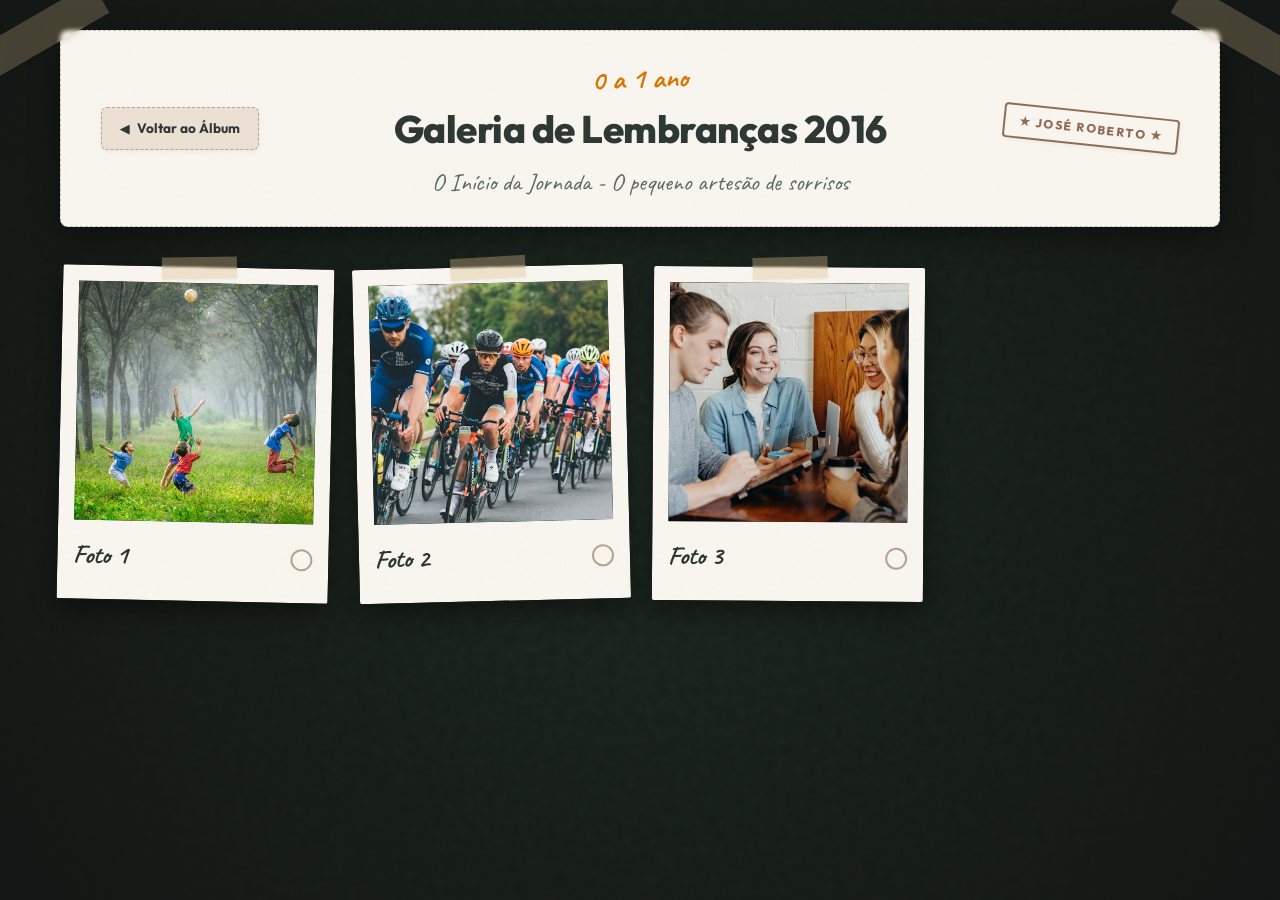
==== gallery.html @ dcf0047d "Initial commit: Scrapbook Album and Photo Gallery" ====
<!DOCTYPE html>
<html lang="pt-BR">
<head>
    <meta charset="UTF-8">
    <meta name="viewport" content="width=device-width, initial-scale=1.0">
    <title>Galeria de Fotos - Diário de Bordo do José Roberto</title>
    
    <!-- Google Fonts: Outfit, Plus Jakarta Sans, Caveat -->
    <link rel="preconnect" href="https://fonts.googleapis.com">
    <link rel="preconnect" href="https://fonts.gstatic.com" crossorigin>
    <link href="https://fonts.googleapis.com/css2?family=Caveat:wght@400..700&family=Outfit:wght@300;400;600;800&family=Plus+Jakarta+Sans:ital,wght@0,300;0,400;0,600;1,400&display=swap" rel="stylesheet">
    
    <link rel="stylesheet" href="styles.css">
</head>
<body class="gallery-page-body">

    <!-- Fitas decorativas de fundo tipo scrapbook -->
    <div class="gallery-decor-tape tape-top-left"></div>
    <div class="gallery-decor-tape tape-top-right"></div>

    <div class="gallery-layout-container">
        
        <!-- Cabeçalho Scrapbook -->
        <header class="gallery-header">
            <div class="gallery-header-left">
                <a href="index.html" id="backLink" class="gallery-back-btn">
                    <span class="back-arrow">◀</span> Voltar ao Álbum
                </a>
            </div>
            
            <div class="gallery-header-center">
                <div class="gallery-title-box">
                    <span class="gallery-vintage-tag" id="ageBadge">0 a 0 anos</span>
                    <h1 class="gallery-main-title">Galeria de Lembranças <span id="galleryYear">2016</span></h1>
                    <p class="gallery-subtitle" id="gallerySubtitle">Lembranças incríveis deste ano especial</p>
                </div>
            </div>
            
            <div class="gallery-header-right">
                <div class="gallery-stamp">★ JOSÉ ROBERTO ★</div>
            </div>
        </header>

        <!-- Área de Conteúdo da Galeria (Mural de Fotos) -->
        <main class="gallery-workspace">
            <div class="gallery-board">
                
                <!-- Feedback de Carregamento -->
                <div id="galleryLoading" class="gallery-state-message">
                    <div class="spinner"></div>
                    <p>Vasculhando o baú de memórias...</p>
                </div>

                <!-- Feedback de Galeria Vazia -->
                <div id="galleryEmpty" class="gallery-state-message" style="display: none;">
                    <div class="empty-icon">📁📭</div>
                    <h3>Esta galeria está vazia!</h3>
                    <p>Para exibir suas fotos aqui, coloque os arquivos de imagem dentro da pasta:</p>
                    <code class="folder-path" id="folderPathDisplay">photos/2016/</code>
                    <p class="empty-tips">Nomeie os arquivos sequencialmente como: <strong>1.jpg</strong>, <strong>2.jpg</strong>, <strong>3.png</strong>, etc.</p>
                </div>

                <!-- Grade de Fotos Polaroid -->
                <div id="galleryGrid" class="gallery-grid" style="display: none;">
                    <!-- Preenchido via Javascript -->
                </div>

            </div>
        </main>
    </div>

    <!-- Barra de Ações Flutuante (Seleção de Fotos) -->
    <div id="actionBar" class="gallery-action-bar" style="display: none;">
        <div class="action-bar-content">
            <div class="action-bar-left">
                <span class="selection-count">
                    📍 <strong id="selectedCount">0</strong> fotos selecionadas
                </span>
            </div>
            <div class="action-bar-right">
                <button id="copyNamesBtn" class="gallery-action-btn copy-btn" title="Copiar lista de nomes das imagens selecionadas">
                    📋 Copiar Nomes das Selecionadas
                </button>
                <button id="clearSelectionBtn" class="gallery-action-btn clear-btn">
                    🗑️ Limpar Seleção
                </button>
            </div>
        </div>
    </div>

    <!-- Lightbox Modal (Visualizador de Fotos Ampliadas) -->
    <div id="lightbox" class="gallery-lightbox">
        <div class="lightbox-backdrop" id="lightboxBackdrop"></div>
        
        <button class="lightbox-close" id="lightboxClose" title="Fechar Visualizador">&times;</button>
        
        <button class="lightbox-nav nav-prev" id="lightboxPrev" title="Foto Anterior">&#10094;</button>
        <button class="lightbox-nav nav-next" id="lightboxNext" title="Próxima Foto">&#10095;</button>

        <div class="lightbox-content">
            <div class="lightbox-polaroid">
                <div class="lightbox-image-container">
                    <img id="lightboxImg" src="" alt="Imagem Ampliada">
                </div>
                <div class="lightbox-footer">
                    <span class="lightbox-caption" id="lightboxCaption">Foto 1</span>
                    <span class="lightbox-counter" id="lightboxCounter">1 de X</span>
                </div>
            </div>
            
            <!-- Controle de Seleção no Lightbox -->
            <button id="lightboxSelectBtn" class="lightbox-select-btn">
                <span class="select-icon">🤍</span> <span class="select-text">Selecionar Foto</span>
            </button>
        </div>
    </div>

    <!-- Scripts de Lógica da Galeria -->
    <script>
        document.addEventListener("DOMContentLoaded", () => {
            // 1. Extrai o ano dos parâmetros da URL
            const urlParams = new URLSearchParams(window.location.search);
            const year = parseInt(urlParams.get("year")) || 2016;
            
            // Valida ano (entre 2016 e 2025)
            const validYear = Math.max(2016, Math.min(2025, year));
            const yearIndex = validYear - 2015; // 2016 -> 1, 2017 -> 2...

            // Elementos DOM
            const galleryYearEl = document.getElementById("galleryYear");
            const ageBadgeEl = document.getElementById("ageBadge");
            const gallerySubtitleEl = document.getElementById("gallerySubtitle");
            const backLinkEl = document.getElementById("backLink");
            const folderPathDisplayEl = document.getElementById("folderPathDisplay");
            const galleryLoadingEl = document.getElementById("galleryLoading");
            const galleryEmptyEl = document.getElementById("galleryEmpty");
            const galleryGridEl = document.getElementById("galleryGrid");
            
            const actionBarEl = document.getElementById("actionBar");
            const selectedCountEl = document.getElementById("selectedCount");
            const copyNamesBtn = document.getElementById("copyNamesBtn");
            const clearSelectionBtn = document.getElementById("clearSelectionBtn");

            const lightboxEl = document.getElementById("lightbox");
            const lightboxImgEl = document.getElementById("lightboxImg");
            const lightboxCaptionEl = document.getElementById("lightboxCaption");
            const lightboxCounterEl = document.getElementById("lightboxCounter");
            const lightboxSelectBtn = document.getElementById("lightboxSelectBtn");
            const lightboxCloseBtn = document.getElementById("lightboxClose");
            const lightboxBackdropEl = document.getElementById("lightboxBackdrop");
            const lightboxPrevBtn = document.getElementById("lightboxPrev");
            const lightboxNextBtn = document.getElementById("lightboxNext");

            // Configurar Cabeçalho e Metadados
            galleryYearEl.textContent = validYear;
            backLinkEl.href = `index.html#wrapper-page-year-${yearIndex}`;
            folderPathDisplayEl.textContent = `photos/${validYear}/`;

            // Mapeamento de idades e histórias da capa
            const yearMetadata = {
                2016: { age: "0 a 1 ano", desc: "O Início da Jornada - O pequeno artesão de sorrisos" },
                2017: { age: "1 a 2 anos", desc: "Primeiros Passos e Rodinhas - Aventuras no quintal" },
                2018: { age: "2 a 3 anos", desc: "Chutes Iniciais - O nascimento do pequeno craque" },
                2019: { age: "3 a 4 anos", desc: "O Menino Criativo - Construindo sonhos e blocos" },
                2020: { age: "4 a 5 anos", desc: "O Primeiro Cavalo - O pequeno e destemido cowboy" },
                2021: { age: "5 a 6 anos", desc: "Duas Rodas Sem Rodinhas - Grande salto para a liberdade" },
                2022: { age: "6 a 7 anos", desc: "O Estádio e a Emoção - O amor pelo futebol gigante" },
                2023: { age: "7 a 8 anos", desc: "Acelerando a Imaginação - Sonhando com o asfalto" },
                2024: { age: "8 a 9 anos", desc: "O Grande Inventor - Mãos à obra e engenhos de papelão" },
                2025: { age: "9 a 10 anos", desc: "Celebrando uma Década - Dez anos de aventuras incríveis" }
            };

            const meta = yearMetadata[validYear] || { age: "10 Anos", desc: "Álbum de Aventuras" };
            ageBadgeEl.textContent = meta.age;
            gallerySubtitleEl.textContent = meta.desc;

            // Chave do localStorage para salvar as fotos selecionadas deste ano
            const storageKey = `selected_photos_${validYear}`;
            let selectedPhotos = JSON.parse(localStorage.getItem(storageKey)) || [];

            // Estado da galeria
            let loadedImages = []; // Array de strings com caminhos das imagens
            let activeLightboxIndex = 0;

            // ==========================================================================
            // 2. SISTEMA DE VERIFICAÇÃO DE IMAGEM DYNAMIC (CLIENT-SIDE ERROR HANDLERS)
            // ==========================================================================
            
            function checkImageExists(url) {
                return new Promise((resolve) => {
                    const img = new Image();
                    img.onload = () => resolve(true);
                    img.onerror = () => resolve(false);
                    img.src = url;
                });
            }

            async function scanAndLoadPhotos() {
                const extensions = ["jpg", "jpeg", "png", "webp", "JPG", "JPEG", "PNG", "WEBP"];
                let index = 1;
                let foundAny = false;
                
                // Procuramos até 60 fotos (um limite seguro)
                while (index <= 60) {
                    let foundForIndex = false;
                    let matchedUrl = "";
                    
                    // Testa cada extensão sequencialmente
                    for (const ext of extensions) {
                        const testUrl = `photos/${validYear}/${index}.${ext}`;
                        const exists = await checkImageExists(testUrl);
                        if (exists) {
                            matchedUrl = testUrl;
                            foundForIndex = true;
                            break;
                        }
                    }
                    
                    if (!foundForIndex) {
                        // Não há mais fotos sequenciais para este ano, encerra a busca
                        break;
                    }
                    
                    // Armazena a imagem encontrada
                    loadedImages.push(matchedUrl);
                    addPhotoToGrid(matchedUrl, index);
                    foundAny = true;
                    index++;
                }

                // Ocultar carregando
                galleryLoadingEl.style.display = "none";
                
                if (foundAny) {
                    galleryGridEl.style.display = "grid";
                    updateSelectionUI();
                } else {
                    galleryEmptyEl.style.display = "block";
                }
            }

            // ==========================================================================
            // 3. CONSTRUTOR DE CARD POLAROID NO GRID
            // ==========================================================================
            
            function addPhotoToGrid(url, index) {
                const filename = url.substring(url.lastIndexOf("/") + 1);
                const isSelected = selectedPhotos.includes(filename);
                
                // Sorteia uma leve rotação para dar um clima real de Scrapbook/Mural
                const rotation = (Math.random() * 6 - 3).toFixed(1);
                
                const card = document.createElement("div");
                card.className = `gallery-polaroid-card ${isSelected ? "selected" : ""}`;
                card.style.transform = `rotate(${rotation}deg)`;
                card.setAttribute("data-filename", filename);
                card.setAttribute("data-index", index - 1);
                
                card.innerHTML = `
                    <div class="gallery-tape"></div>
                    <div class="gallery-photo-container">
                        <img src="${url}" alt="Foto ${index}" loading="lazy">
                        <div class="gallery-select-badge">❤️</div>
                    </div>
                    <div class="gallery-polaroid-footer">
                        <span class="gallery-photo-caption">Foto ${index}</span>
                        <div class="gallery-card-checkbox" title="Selecionar Memória">
                            <input type="checkbox" ${isSelected ? "checked" : ""} class="card-checkbox">
                        </div>
                    </div>
                `;

                // Evento 1: Clique na foto ou caption (abre Lightbox)
                const imgContainer = card.querySelector(".gallery-photo-container");
                const caption = card.querySelector(".gallery-photo-caption");
                
                [imgContainer, caption].forEach(el => {
                    el.addEventListener("click", (e) => {
                        // Ignora se o clique for na badge
                        if (e.target.classList.contains("gallery-select-badge")) return;
                        
                        activeLightboxIndex = index - 1;
                        openLightbox();
                    });
                });

                // Evento 2: Clique no checkbox para seleção
                const checkbox = card.querySelector(".card-checkbox");
                checkbox.addEventListener("change", (e) => {
                    togglePhotoSelection(filename);
                });
                
                // Evento 3: Clique no coração da badge para desmarcar
                const badge = card.querySelector(".gallery-select-badge");
                badge.addEventListener("click", () => {
                    togglePhotoSelection(filename);
                });

                galleryGridEl.appendChild(card);
            }

            // ==========================================================================
            // 4. LÓGICA DE SELEÇÃO E PERSISTÊNCIA
            // ==========================================================================
            
            function togglePhotoSelection(filename) {
                const idx = selectedPhotos.indexOf(filename);
                if (idx > -1) {
                    selectedPhotos.splice(idx, 1);
                } else {
                    selectedPhotos.push(filename);
                }
                
                // Persiste
                localStorage.setItem(storageKey, JSON.stringify(selectedPhotos));
                
                // Atualiza a visualização do card correspondente
                const card = document.querySelector(`.gallery-polaroid-card[data-filename="${filename}"]`);
                if (card) {
                    const isSelected = selectedPhotos.includes(filename);
                    const checkbox = card.querySelector(".card-checkbox");
                    
                    if (isSelected) {
                        card.classList.add("selected");
                        checkbox.checked = true;
                    } else {
                        card.classList.remove("selected");
                        checkbox.checked = false;
                    }
                }
                
                updateSelectionUI();
                updateLightboxSelectButtonState();
            }

            function updateSelectionUI() {
                const totalSelected = selectedPhotos.length;
                selectedCountEl.textContent = totalSelected;
                
                if (totalSelected > 0) {
                    actionBarEl.style.display = "block";
                } else {
                    actionBarEl.style.display = "none";
                }
            }

            // Botão de Limpar Seleção
            clearSelectionBtn.addEventListener("click", () => {
                selectedPhotos = [];
                localStorage.setItem(storageKey, JSON.stringify(selectedPhotos));
                
                // Reseta todos os cards no DOM
                const cards = document.querySelectorAll(".gallery-polaroid-card");
                cards.forEach(card => {
                    card.classList.remove("selected");
                    card.querySelector(".card-checkbox").checked = false;
                });
                
                updateSelectionUI();
                updateLightboxSelectButtonState();
            });

            // Botão de Copiar Nomes
            copyNamesBtn.addEventListener("click", () => {
                if (selectedPhotos.length === 0) return;
                
                // Ordena os arquivos numericamente para facilitar
                const sorted = [...selectedPhotos].sort((a, b) => {
                    const numA = parseInt(a) || 0;
                    const numB = parseInt(b) || 0;
                    return numA - numB;
                });
                
                const namesText = sorted.join(", ");
                
                navigator.clipboard.writeText(namesText).then(() => {
                    const originalText = copyNamesBtn.textContent;
                    copyNamesBtn.textContent = "✓ Copiado com Sucesso!";
                    copyNamesBtn.style.backgroundColor = "var(--accent-green)";
                    
                    setTimeout(() => {
                        copyNamesBtn.textContent = originalText;
                        copyNamesBtn.style.backgroundColor = "";
                    }, 2000);
                }).catch(err => {
                    alert("Erro ao copiar: " + err);
                });
            });

            // ==========================================================================
            // 5. INTERATIVIDADE DO LIGHTBOX
            // ==========================================================================
            
            function openLightbox() {
                updateLightboxContent();
                lightboxEl.classList.add("active");
                document.body.style.overflow = "hidden"; // Desativa scroll da página
            }

            function closeLightbox() {
                lightboxEl.classList.remove("active");
                document.body.style.overflow = ""; // Reativa scroll
            }

            function updateLightboxContent() {
                const imgUrl = loadedImages[activeLightboxIndex];
                if (!imgUrl) return;
                
                const filename = imgUrl.substring(imgUrl.lastIndexOf("/") + 1);
                
                lightboxImgEl.src = imgUrl;
                lightboxCaptionEl.textContent = `Foto ${activeLightboxIndex + 1} (${filename})`;
                lightboxCounterEl.textContent = `${activeLightboxIndex + 1} de ${loadedImages.length}`;
                
                updateLightboxSelectButtonState();
            }

            function updateLightboxSelectButtonState() {
                if (loadedImages.length === 0) return;
                const imgUrl = loadedImages[activeLightboxIndex];
                const filename = imgUrl.substring(imgUrl.lastIndexOf("/") + 1);
                const isSelected = selectedPhotos.includes(filename);
                
                if (isSelected) {
                    lightboxSelectBtn.classList.add("selected");
                    lightboxSelectBtn.querySelector(".select-icon").textContent = "❤️";
                    lightboxSelectBtn.querySelector(".select-text").textContent = "Foto Selecionada";
                } else {
                    lightboxSelectBtn.classList.remove("selected");
                    lightboxSelectBtn.querySelector(".select-icon").textContent = "🤍";
                    lightboxSelectBtn.querySelector(".select-text").textContent = "Selecionar Foto";
                }
            }

            // Alternar seleção de dentro do Lightbox
            lightboxSelectBtn.addEventListener("click", () => {
                const imgUrl = loadedImages[activeLightboxIndex];
                const filename = imgUrl.substring(imgUrl.lastIndexOf("/") + 1);
                togglePhotoSelection(filename);
            });

            // Navegação no Lightbox
            function showNextPhoto() {
                if (loadedImages.length <= 1) return;
                activeLightboxIndex = (activeLightboxIndex + 1) % loadedImages.length;
                updateLightboxContent();
            }

            function showPrevPhoto() {
                if (loadedImages.length <= 1) return;
                activeLightboxIndex = (activeLightboxIndex - 1 + loadedImages.length) % loadedImages.length;
                updateLightboxContent();
            }

            lightboxNextBtn.addEventListener("click", showNextPhoto);
            lightboxPrevBtn.addEventListener("click", showPrevPhoto);
            lightboxCloseBtn.addEventListener("click", closeLightbox);
            lightboxBackdropEl.addEventListener("click", closeLightbox);

            // Atalhos de teclado no Lightbox
            document.addEventListener("keydown", (e) => {
                if (!lightboxEl.classList.contains("active")) return;
                
                if (e.key === "Escape") {
                    closeLightbox();
                } else if (e.key === "ArrowRight") {
                    showNextPhoto();
                } else if (e.key === "ArrowLeft") {
                    showPrevPhoto();
                } else if (e.key === " " || e.key === "Enter") {
                    e.preventDefault();
                    lightboxSelectBtn.click();
                }
            });

            // ==========================================================================
            // 6. INICIALIZAÇÃO
            // ==========================================================================
            
            scanAndLoadPhotos();
        });
    </script>
</body>
</html>
---- styles.css ----
/* ==========================================================================
   SISTEMA DE DESIGN: DIÁRIO DE AVENTURAS (SCRAPBOOK PREMIUM)
   ========================================================================== */

:root {
    /* Paleta de Cores: Aventura, Natureza e Artesanato */
    --bg-web: #1e2522; /* Fundo escuro e imersivo online */
    --bg-paper: #f9f6f0; /* Tom de papel envelhecido/artesanal */
    --text-main: #2b3531; /* Verde/cinza quase preto para textos */
    --text-light: #5a6661;
    --accent-green: #3d6a45; /* Verde floresta/esporte */
    --accent-orange: #d97706; /* Laranja queimado/aventura */
    --accent-blue: #2563eb; /* Azul futebol/liberdade */
    --accent-red: #dc2626; /* Vermelho detalhe */
    --border-dashed: #c2bbb0;
    --tape-color: rgba(220, 190, 140, 0.4);
    
    /* Fontes */
    --font-title: 'Outfit', sans-serif;
    --font-text: 'Plus Jakarta Sans', sans-serif;
    --font-handwritten: 'Caveat', cursive;
}

* {
    margin: 0;
    padding: 0;
    box-sizing: border-box;
}

body {
    background-color: var(--bg-web);
    color: var(--text-main);
    font-family: var(--font-text);
    overflow-x: hidden;
    line-height: 1.6;
}

/* ==========================================================================
   CONTAINER DO ÁLBUM (LAYOUT LEITOR DE PDF PREMIUM)
   ========================================================================== */

/* Barra de Ferramentas Estilo Leitor de PDF */
.pdf-toolbar {
    height: 55px;
    background-color: #323639;
    border-bottom: 1px solid rgba(0, 0, 0, 0.3);
    display: flex;
    justify-content: space-between;
    align-items: center;
    padding: 0 20px;
    z-index: 1000;
    color: #f1f1f1;
    font-family: var(--font-title);
    box-shadow: 0 2px 10px rgba(0, 0, 0, 0.3);
    position: relative;
    user-select: none;
}

.pdf-toolbar-left, 
.pdf-toolbar-center, 
.pdf-toolbar-right {
    display: flex;
    align-items: center;
    gap: 12px;
}

.pdf-toolbar-center {
    position: absolute;
    left: 50%;
    transform: translateX(-50%);
    gap: 15px;
}

/* Botões do Leitor de PDF */
.pdf-btn {
    padding: 8px 14px;
    background-color: rgba(255, 255, 255, 0.08);
    border: 1px solid rgba(255, 255, 255, 0.12);
    border-radius: 6px;
    color: #f1f1f1;
    font-family: var(--font-title);
    font-weight: 600;
    font-size: 0.85rem;
    cursor: pointer;
    display: flex;
    align-items: center;
    gap: 6px;
    transition: all 0.2s cubic-bezier(0.4, 0, 0.2, 1);
}

.pdf-btn:hover {
    background-color: rgba(255, 255, 255, 0.15);
    border-color: rgba(255, 255, 255, 0.25);
    transform: translateY(-1px);
}

.pdf-btn:active {
    transform: translateY(0);
}

.pdf-btn-primary {
    background-color: var(--accent-green);
    border-color: transparent;
    box-shadow: 0 2px 8px rgba(61, 106, 69, 0.3);
}

.pdf-btn-primary:hover {
    background-color: #315537;
    border-color: transparent;
    box-shadow: 0 4px 12px rgba(61, 106, 69, 0.4);
}

/* Navegação de Página */
.pdf-page-nav {
    display: flex;
    align-items: center;
    gap: 8px;
    background-color: rgba(0, 0, 0, 0.25);
    padding: 4px 10px;
    border-radius: 6px;
    border: 1px solid rgba(255, 255, 255, 0.05);
}

.pdf-nav-btn {
    background: transparent;
    border: none;
    color: #ccc;
    font-size: 0.8rem;
    cursor: pointer;
    width: 24px;
    height: 24px;
    display: flex;
    align-items: center;
    justify-content: center;
    border-radius: 4px;
    transition: all 0.2s;
}

.pdf-nav-btn:hover {
    background-color: rgba(255, 255, 255, 0.1);
    color: #fff;
}

.pdf-page-indicator {
    font-size: 0.85rem;
    font-weight: 500;
    min-width: 75px;
    text-align: center;
}

/* Controles de Zoom */
.pdf-zoom-btn {
    background-color: rgba(255, 255, 255, 0.08);
    border: none;
    color: #fff;
    width: 28px;
    height: 28px;
    border-radius: 6px;
    cursor: pointer;
    display: flex;
    align-items: center;
    justify-content: center;
    font-size: 0.85rem;
    transition: all 0.2s;
}

.pdf-zoom-btn:hover {
    background-color: rgba(255, 255, 255, 0.15);
}

.pdf-zoom-value {
    font-size: 0.9rem;
    font-weight: 600;
    min-width: 50px;
    text-align: center;
}

.pdf-zoom-presets {
    display: flex;
    gap: 8px;
    border-left: 1px solid rgba(255, 255, 255, 0.15);
    padding-left: 15px;
}

/* Espaço de Trabalho do PDF (Dividido em Sidebar e Viewer) */
.pdf-workspace {
    display: flex;
    height: calc(100vh - 55px);
    width: 100vw;
    overflow: hidden;
    position: relative;
    background-color: #202124;
}

/* ==========================================================================
   INTERATIVIDADE: TIMELINE LATERAL DE BOLINHAS (WEB)
   ========================================================================== */

.timeline-nav {
    position: fixed;
    right: 40px;
    top: 50%;
    transform: translateY(-50%);
    z-index: 1000;
    display: flex;
    height: 420px; /* Espaço para as 12 páginas */
    align-items: center;
    user-select: none;
}

.timeline-line {
    position: absolute;
    right: 7px;
    top: 0;
    bottom: 0;
    width: 2px;
    background: rgba(255, 255, 255, 0.15);
}

.timeline-dots {
    display: flex;
    flex-direction: column;
    justify-content: space-between;
    height: 100%;
    list-style: none;
    padding: 0;
}

.timeline-dots li {
    position: relative;
    width: 16px;
    height: 16px;
    border-radius: 50%;
    background: rgba(255, 255, 255, 0.3);
    border: 2px solid #202124; /* Corresponde ao fundo cinza escuro */
    cursor: pointer;
    transition: all 0.3s cubic-bezier(0.4, 0, 0.2, 1);
}

.timeline-dots li:hover, .timeline-dots li.active {
    background: var(--accent-orange);
    transform: scale(1.3);
    box-shadow: 0 0 10px var(--accent-orange);
}

.timeline-dots li span {
    position: absolute;
    right: 30px;
    top: 50%;
    transform: translateY(-50%);
    background: rgba(0, 0, 0, 0.85);
    color: #fff;
    padding: 4px 10px;
    border-radius: 4px;
    font-size: 0.75rem;
    font-family: var(--font-title);
    white-space: nowrap;
    opacity: 0;
    visibility: hidden;
    transition: all 0.3s ease;
    pointer-events: none;
}

.timeline-dots li:hover span {
    opacity: 1;
    visibility: visible;
    right: 25px;
}

/* Área do Visualizador de PDF */
.pdf-viewer {
    flex-grow: 1;
    overflow-y: auto;
    height: 100%;
    background-color: #1e1e1e; /* Fundo escuro de alto contraste para o papel */
    padding: 30px 10px;
    display: flex;
    flex-direction: column;
    align-items: center;
    scroll-behavior: smooth;
}

.album-container {
    width: 100%;
    display: flex;
    flex-direction: column;
    align-items: center;
}

/* ==========================================================================
   ESTRUTURA DE CADA PÁGINA (WEB VIEWPORT: PORTRAIT A4 FORMAT COM SCALING)
   ========================================================================== */

/* Wrapper da Página: Controla o tamanho de fluxo em CSS */
.page-wrapper {
    /* Dimensões base do A4 online multiplicadas pelo fator de zoom */
    width: calc(794px * var(--pdf-scale, 1));
    height: calc(1123px * var(--pdf-scale, 1));
    margin-bottom: 40px;
    position: relative;
    display: flex;
    justify-content: center;
    align-items: center;
    transition: width 0.1s ease, height 0.1s ease;
    flex-shrink: 0;
}

/* Cada folha do álbum online: Tamanho estático fixo, redimensionado via CSS transform */
.album-page {
    width: 794px !important;
    height: 1123px !important;
    background-color: var(--bg-paper);
    box-shadow: 0 10px 40px rgba(0, 0, 0, 0.6);
    border-radius: 6px;
    position: absolute !important;
    overflow: hidden;
    padding: 55px 45px;
    display: flex;
    flex-direction: column;
    justify-content: space-between;
    transform: scale(var(--pdf-scale, 1));
    transform-origin: center center;
    transition: none; /* Evita lags durante zoom */
    z-index: 10;
    box-sizing: border-box !important;
}

/* Efeito de papel artesanal */
.album-page::before {
    content: '';
    position: absolute;
    top: 0;
    left: 0;
    right: 0;
    bottom: 0;
    background-image: url('data:image/svg+xml;utf8,<svg viewBox="0 0 100 100" xmlns="http://www.w3.org/2000/svg"><filter id="noise"><feTurbulence type="fractalNoise" baseFrequency="0.8" numOctaves="3" stitchTiles="stitch"/></filter><rect width="100" height="100" filter="url(%23noise)" opacity="0.045"/></svg>');
    pointer-events: none;
    border-radius: 6px;
}

/* Linhas sutis tipo caderno/quadriculado */
.album-page::after {
    content: '';
    position: absolute;
    top: 25px;
    left: 20px;
    right: 20px;
    bottom: 25px;
    border: 1px dashed var(--border-dashed);
    pointer-events: none;
    border-radius: 4px;
    z-index: 1;
}

/* ==========================================================================
   ELEMENTOS DE DECORAÇÃO (SCRAPBOOK STYLE)
   ========================================================================== */

/* Adesivos virtuais */
.sticker {
    position: absolute;
    font-size: 2.2rem;
    width: 55px;
    height: 55px;
    display: flex;
    align-items: center;
    justify-content: center;
    background: #fff;
    border-radius: 50%;
    box-shadow: 0 4px 10px rgba(0,0,0,0.15);
    border: 2px dashed #b5a48c;
    z-index: 5;
    user-select: none;
    transition: transform 0.3s ease;
}

.sticker:hover {
    transform: scale(1.15) rotate(10deg);
}

.soccer-sticker { top: 5%; right: 10%; transform: rotate(12deg); }
.bike-sticker { top: 22%; left: 6%; transform: rotate(-15deg); }
.handcraft-sticker { bottom: 25%; right: 8%; transform: rotate(8deg); }
.horse-sticker { bottom: 8%; left: 10%; transform: rotate(-5deg); }

/* Fitas adesivas decorativas (Washi Tape) */
.tape {
    position: absolute;
    width: 90px;
    height: 25px;
    background-color: var(--tape-color);
    box-shadow: 0 1px 3px rgba(0,0,0,0.1);
    transform: rotate(-12deg);
    z-index: 10;
    backdrop-filter: blur(1px);
}

.tape::after {
    content: '';
    position: absolute;
    top: 0; bottom: 0; left: -5px; right: -5px;
    border-left: 4px dotted var(--bg-paper);
    border-right: 4px dotted var(--bg-paper);
}

.tape-top-left { top: -12px; left: -25px; transform: rotate(-35deg); }
.tape-top-right { top: -12px; right: -25px; transform: rotate(35deg); }

/* Alfinete / Pin */
.pin {
    position: absolute;
    top: -15px;
    left: 50%;
    transform: translateX(-50%);
    width: 14px;
    height: 14px;
    background-color: var(--accent-red);
    border-radius: 50%;
    box-shadow: 0 4px 6px rgba(0,0,0,0.3);
    z-index: 10;
}
.pin::after {
    content: '';
    position: absolute;
    top: 14px;
    left: 6px;
    width: 2px;
    height: 8px;
    background: #ccc;
    box-shadow: 1px 1px 2px rgba(0,0,0,0.2);
}

/* ==========================================================================
   CONTEÚDO DA CAPA
   ========================================================================== */

.cover-page {
    text-align: center;
    padding: 40px 30px;
}

.cover-header {
    margin-bottom: 25px;
}

.tagline {
    font-family: var(--font-title);
    font-weight: 800;
    font-size: 0.85rem;
    letter-spacing: 3px;
    color: var(--accent-orange);
    margin-bottom: 8px;
}

.main-title {
    font-family: var(--font-title);
    font-weight: 800;
    font-size: 2.8rem;
    color: var(--accent-green);
    line-height: 1.1;
    margin-bottom: 8px;
    text-shadow: 1px 1px 0px #fff, 2px 2px 0px #dcd5c9;
}

.sub-title {
    font-family: var(--font-text);
    font-weight: 400;
    font-size: 1.15rem;
    color: var(--text-light);
}

.sub-title strong {
    color: var(--accent-green);
    font-weight: 600;
}

.cover-photo-frame {
    position: relative;
    width: 90%;
    max-width: 280px;
    margin: 0 auto;
    background: #fff;
    padding: 12px 12px 35px;
    box-shadow: 0 8px 25px rgba(0,0,0,0.15);
    border-radius: 4px;
    transform: rotate(-2deg);
    transition: transform 0.4s ease;
    z-index: 2;
}

.cover-photo-frame:hover {
    transform: rotate(1deg) scale(1.03);
}

.cover-photo {
    width: 100%;
    height: 220px;
    object-fit: cover;
    border-radius: 2px;
    border: 1px solid #eee;
}

.cover-footer {
    margin-top: 25px;
}

.handwritten {
    font-family: var(--font-handwritten);
    font-size: 1.8rem;
    color: var(--accent-green);
    margin-bottom: 12px;
    line-height: 1.2;
}

.meta-info {
    font-size: 0.8rem;
    color: var(--text-light);
    display: flex;
    justify-content: center;
    gap: 20px;
    font-family: var(--font-title);
    text-transform: uppercase;
    letter-spacing: 1px;
}

/* ==========================================================================
   CONTEÚDO DAS PÁGINAS DE HISTÓRIA
   ========================================================================== */

.page-header {
    display: flex;
    justify-content: space-between;
    align-items: center;
    border-bottom: 2px dashed var(--border-dashed);
    padding-bottom: 6px;
    margin-bottom: 20px;
    z-index: 2;
}

.page-number {
    font-family: var(--font-title);
    font-weight: 800;
    font-size: 1.5rem;
    color: var(--accent-orange);
}

.year-title {
    font-family: var(--font-title);
    font-weight: 800;
    font-size: 1.5rem;
    color: var(--accent-green);
}

.age-badge {
    background-color: var(--accent-green);
    color: #fff;
    padding: 3px 10px;
    border-radius: 20px;
    font-size: 0.75rem;
    font-weight: 600;
    text-transform: uppercase;
    font-family: var(--font-title);
}

/* Grid de História em Coluna Única (Ideal para Portrait A4) */
.story-grid {
    display: flex;
    flex-direction: column;
    gap: 20px;
    flex-grow: 1;
    justify-content: space-between;
    z-index: 2;
}

.story-text {
    display: flex;
    flex-direction: column;
    gap: 12px;
    font-size: 0.95rem;
    color: var(--text-main);
    text-align: justify;
}

.story-headline {
    font-family: var(--font-title);
    font-weight: 800;
    font-size: 1.25rem;
    color: var(--accent-orange);
    line-height: 1.2;
    margin-bottom: 3px;
}

.handwritten-note {
    font-family: var(--font-handwritten);
    font-size: 1.6rem;
    color: #3b5c46;
    margin-top: 8px;
    line-height: 1.2;
    border-left: 3px solid var(--accent-orange);
    padding-left: 12px;
    text-align: left;
}

.story-media {
    display: flex;
    justify-content: center;
    align-items: center;
}

/* Moldura Polaroid para Fotos/Vídeos (Estilo Collage Scrapbook) */
.media-frame, .cover-photo-frame {
    position: relative;
    background: #fff;
    padding: 10px 10px 38px !important; /* Mais padding inferior para a legenda */
    box-shadow: 0 4px 6px rgba(0,0,0,0.05), 0 10px 25px rgba(0,0,0,0.12);
    border-radius: 2px;
    transform: rotate(2.5deg);
    width: 100%;
    max-width: 260px;
    transition: transform 0.3s cubic-bezier(0.4, 0, 0.2, 1), box-shadow 0.3s ease;
    cursor: pointer;
    z-index: 10;
}

.cover-photo-frame {
    transform: rotate(-2.5deg);
    margin: 0 auto 20px;
}

.media-frame:hover, .cover-photo-frame:hover {
    transform: scale(1.04) rotate(-0.5deg);
    box-shadow: 0 10px 20px rgba(0,0,0,0.1), 0 20px 40px rgba(0,0,0,0.2);
    z-index: 20;
}

.story-photo, .cover-photo {
    width: 100%;
    height: 180px !important;
    object-fit: cover;
    border-radius: 1px;
    border: 1px solid rgba(0, 0, 0, 0.05);
}

.polaroid-caption {
    font-family: var(--font-handwritten);
    font-size: 1.45rem;
    color: #2b3531;
    text-align: center;
    position: absolute;
    bottom: 8px;
    left: 10px;
    right: 10px;
    line-height: 1.2;
    white-space: nowrap;
    overflow: hidden;
    text-overflow: ellipsis;
    user-select: none;
}

/* Washi Tape Centralizado no Polaroid */
.tape-top-center {
    position: absolute;
    top: -14px;
    left: 50%;
    transform: translateX(-50%) rotate(-3deg);
    width: 75px;
    height: 22px;
    background-color: rgba(220, 190, 140, 0.5);
    box-shadow: 0 1px 2px rgba(0,0,0,0.05);
    z-index: 15;
    backdrop-filter: blur(0.5px);
}

.tape-top-center::after {
    content: '';
    position: absolute;
    top: 0; bottom: 0; left: -4px; right: -4px;
    border-left: 3px dotted var(--bg-paper);
    border-right: 3px dotted var(--bg-paper);
}

/* Botão/Overlay de Assistir Vídeo Online */
.play-overlay {
    position: absolute;
    top: 10px;
    left: 10px;
    right: 10px;
    height: 180px; /* Mesma altura da foto */
    background: rgba(0, 0, 0, 0.4);
    display: flex;
    align-items: center;
    justify-content: center;
    color: #fff;
    font-family: var(--font-title);
    font-weight: 800;
    font-size: 0.85rem;
    letter-spacing: 1px;
    opacity: 0;
    transition: opacity 0.3s ease;
    border-radius: 1px;
    z-index: 12;
}

.media-frame:hover .play-overlay {
    opacity: 1;
}

/* Linhas tracejadas de jornada estilo Scrapbook (SVG) */
.scrapbook-path-svg {
    position: absolute;
    top: 0;
    left: 0;
    width: 100%;
    height: 100%;
    pointer-events: none;
    z-index: 1;
}

/* Modal de Vídeo Interativo (Premium) */
.video-modal {
    position: fixed;
    top: 0; left: 0; right: 0; bottom: 0;
    z-index: 3000;
    display: none; /* Controlado por JS */
    align-items: center;
    justify-content: center;
    padding: 20px;
}

.video-modal.active {
    display: flex;
}

.video-modal-backdrop {
    position: absolute;
    top: 0; left: 0; right: 0; bottom: 0;
    background-color: rgba(0, 0, 0, 0.75);
    backdrop-filter: blur(10px);
    transition: opacity 0.3s ease;
}

.video-modal-content {
    position: relative;
    width: 100%;
    max-width: 750px;
    background-color: #000;
    border-radius: 8px;
    box-shadow: 0 24px 60px rgba(0, 0, 0, 0.6);
    overflow: hidden;
    z-index: 10;
    transform: scale(0.95);
    transition: transform 0.3s cubic-bezier(0.34, 1.56, 0.64, 1);
    border: 1px solid rgba(255, 255, 255, 0.1);
}

.video-modal.active .video-modal-content {
    transform: scale(1);
}

.video-modal-close {
    position: absolute;
    top: 12px;
    right: 12px;
    background: rgba(0, 0, 0, 0.6);
    border: 1px solid rgba(255, 255, 255, 0.15);
    color: #fff;
    font-size: 1.5rem;
    width: 36px;
    height: 36px;
    border-radius: 50%;
    cursor: pointer;
    display: flex;
    align-items: center;
    justify-content: center;
    z-index: 20;
    transition: all 0.2s;
}

.video-modal-close:hover {
    background: var(--accent-red);
    border-color: transparent;
    transform: scale(1.1);
}

.video-modal-iframe-container {
    position: relative;
    width: 100%;
    padding-top: 56.25%; /* Proporção 16:9 */
}

.video-modal-iframe-container iframe {
    position: absolute;
    top: 0; left: 0;
    width: 100%;
    height: 100%;
    border: none;
}

.video-container {
    display: none; /* A visualização de vídeo online agora é via modal popup */
}

/* ==========================================================================
   CONTRACAPA E ENCERRAMENTO
   ========================================================================== */

.back-cover {
    text-align: center;
    justify-content: center;
    padding: 40px 30px;
}

.back-cover-decoration {
    font-size: 2.5rem;
    margin-bottom: 15px;
}

.back-title {
    font-family: var(--font-title);
    font-weight: 800;
    font-size: 2rem;
    color: var(--accent-green);
    margin-bottom: 15px;
}

.back-message {
    background: rgba(255, 255, 255, 0.5);
    border: 1px dashed var(--border-dashed);
    padding: 25px;
    border-radius: 8px;
    margin-bottom: 20px;
    z-index: 2;
}

.back-message .handwritten {
    font-size: 1.5rem;
    color: var(--text-main);
    margin-bottom: 15px;
}

.handwritten-sig {
    font-family: var(--font-handwritten);
    font-size: 2rem;
    color: var(--accent-orange);
    text-align: right;
}

.adventure-seal {
    width: 120px;
    height: 120px;
    background-color: var(--accent-orange);
    color: #fff;
    border-radius: 50%;
    margin: 0 auto;
    display: flex;
    align-items: center;
    justify-content: center;
    box-shadow: 0 6px 12px rgba(217, 119, 6, 0.3);
    border: 4px double #fff;
    transform: rotate(-10deg);
    font-family: var(--font-title);
    user-select: none;
    transition: transform 0.4s ease;
    z-index: 2;
}

.adventure-seal:hover {
    transform: rotate(5deg) scale(1.1);
}

.seal-inner {
    display: flex;
    flex-direction: column;
    font-size: 0.6rem;
    line-height: 1.2;
    text-transform: uppercase;
    font-weight: 800;
}

.seal-inner strong {
    font-size: 0.75rem;
    margin: 3px 0;
    display: block;
    letter-spacing: 0.5px;
}

.back-footer {
    margin-top: 20px;
    font-size: 0.75rem;
    color: var(--text-light);
    border-top: 1px solid var(--border-dashed);
    padding-top: 8px;
    z-index: 2;
}

/* ==========================================================================
   CONFIGURAÇÃO DE MÍDIA HÍBRIDA (ONLINE VS PRINT)
   ========================================================================== */

.print-only {
    display: none !important;
}

.print-image-fallback {
    display: flex;
    flex-direction: column;
    gap: 10px;
}

.qr-code-placeholder {
    display: flex;
    align-items: center;
    gap: 15px;
    border-top: 1px dashed var(--border-dashed);
    padding-top: 8px;
    margin-top: 5px;
}

.qr-box {
    width: 45px;
    height: 45px;
    border: 1px solid #ccc;
    background: #f0f0f0;
    display: flex;
    align-items: center;
    justify-content: center;
    border-radius: 4px;
}

.qr-mock {
    font-size: 0.4rem;
    font-weight: 800;
    text-align: center;
    color: #333;
    line-height: 1.1;
    text-transform: uppercase;
}

.qr-caption {
    font-size: 0.65rem;
    color: var(--text-light);
    font-weight: 600;
}

/* ==========================================================================
   COMPATIBILIDADE RESPONSIVA (TELA MÓVEL / WEB VIEWER)
   ========================================================================== */

@media (max-width: 900px) {
    .pdf-sidebar {
        position: absolute;
        left: 0;
        top: 0;
        bottom: 0;
        width: 220px;
        box-shadow: 5px 0 15px rgba(0,0,0,0.5);
    }
    
    .pdf-sidebar.collapsed {
        width: 0;
        margin-left: -220px;
    }
    
    .pdf-toolbar-center {
        position: static;
        transform: none;
    }
    
    .pdf-zoom-presets {
        display: none; /* Oculta presets para economizar espaço no celular */
    }
    
    .btn-text {
        display: none; /* Mostra apenas ícones nos botões da barra */
    }
    
    .pdf-toolbar {
        padding: 0 10px;
    }
    
    .pdf-viewer {
        padding: 20px 5px;
    }
}

/* ==========================================================================
   REGRAS DE IMPRESSÃO EXTREMAMENTE CALIBRADAS (A4 Portrait - EXACT 12 PAGES)
   ========================================================================== */

@media print {
    @page {
        size: A4 portrait;
        margin: 0 !important; /* Desativa completamente margens e cabeçalhos automáticos */
    }

    html, body {
        margin: 0 !important;
        padding: 0 !important;
        width: 210mm !important;
        height: 297mm !important;
        overflow: visible !important;
        background-color: #fff !important;
    }

    body {
        background: #fff !important;
        color: #000 !important;
        -webkit-print-color-adjust: exact;
        print-color-adjust: exact;
    }
    
    /* Remove todos os elementos da interface do Leitor de PDF na impressão */
    .pdf-toolbar,
    .timeline-nav,
    .online-only {
        display: none !important;
    }
    
    .pdf-workspace {
        display: block !important;
        height: auto !important;
        width: auto !important;
        overflow: visible !important;
        background: #fff !important;
    }

    .pdf-viewer {
        display: block !important;
        height: auto !important;
        width: auto !important;
        overflow: visible !important;
        padding: 0 !important;
        background: #fff !important;
    }

    .album-container {
        margin: 0 !important;
        padding: 0 !important;
        height: auto !important;
        overflow: visible !important;
        display: block !important;
        font-size: 0 !important; /* Remove quebras fantasmas causadas por espaços */
    }
    
    /* Wrapper na impressão: Preenche a largura útil e limita a altura de forma segura para evitar transbordo */
    .page-wrapper {
        width: 100% !important;
        height: 275mm !important; /* Altura segura que cabe no A4 com margens padrão ou sem margens */
        margin: 0 !important;
        padding: 0 !important;
        display: block !important;
        position: relative !important;
        box-sizing: border-box !important;
        transform: none !important; /* Reseta o scale da web */
        break-after: page !important; /* Força quebra após cada wrapper */
        break-inside: avoid !important;
    }
    
    /* Página do álbum na impressão: Preenche o wrapper completamente de forma segura */
    .album-page {
        font-size: 1rem !important;
        width: 100% !important;
        height: 100% !important; /* Herda a altura de 275mm do wrapper */
        transform: none !important; /* Sem escala CSS */
        margin: 0 !important;
        padding: 20mm 15mm !important; /* Margem interna de segurança física contra cortes */
        border-radius: 0 !important;
        box-shadow: none !important;
        position: relative !important;
        overflow: hidden !important;
        display: flex !important;
        flex-direction: column !important;
        justify-content: space-between !important;
        background-color: var(--bg-paper) !important;
        box-sizing: border-box !important;
        break-after: avoid !important; /* A quebra é exclusiva do wrapper */
        break-inside: avoid !important;
    }

    /* Linhas pontilhadas internas na impressão retrato */
    .album-page::after {
        top: 15mm !important;
        left: 10mm !important;
        right: 10mm !important;
        bottom: 15mm !important;
        border: 1px dashed var(--border-dashed) !important;
    }
    
    /* Exibe os fallbacks de impressão */
    .print-only {
        display: block !important;
    }
    
    .print-image-fallback {
        display: flex !important;
    }
    
    /* Mantém as fitas adesivas na impressão */
    .tape {
        background-color: rgba(220, 190, 140, 0.6) !important;
    }
    
    /* Impede cortes de linhas/parágrafos no final da folha */
    .story-text, .story-grid, .media-frame {
        break-inside: avoid !important;
    }

    /* Calibração de Fontes Físicas em Pontos (pt) para caber exatamente no A4 Retrato */
    .main-title {
        font-size: 28pt !important;
        margin-bottom: 5px !important;
    }

    .sub-title {
        font-size: 12pt !important;
    }

    .tagline {
        font-size: 8.5pt !important;
        letter-spacing: 2px !important;
        margin-bottom: 5px !important;
    }

    .year-title {
        font-size: 18pt !important;
    }

    .page-number {
        font-size: 16pt !important;
    }

    .age-badge {
        font-size: 8pt !important;
        padding: 2pt 8pt !important;
    }

    .story-headline {
        font-size: 13pt !important;
        margin-bottom: 3px !important;
    }

    .story-text {
        font-size: 9.5pt !important;
        gap: 6px !important;
        line-height: 1.45 !important;
    }

    .handwritten-note {
        font-size: 14pt !important;
        margin-top: 6px !important;
        padding-left: 10px !important;
    }

    .handwritten {
        font-size: 16pt !important;
        margin-bottom: 8px !important;
    }

    .handwritten-sig {
        font-size: 18pt !important;
    }

    .cover-photo-frame {
        max-width: 220px !important;
        padding: 8px 8px 24px !important;
        transform: rotate(-2deg) !important;
    }

    .cover-photo {
        height: 170px !important;
    }

    .media-frame {
        max-width: 220px !important;
        padding: 8px 8px 20px !important;
        transform: rotate(2deg) !important;
    }

    .story-photo {
        height: 120px !important;
    }

    .sticker {
        font-size: 1.8rem !important;
        width: 45px !important;
        height: 45px !important;
    }

    .tape {
        width: 75px !important;
        height: 20px !important;
    }

    .pin {
        width: 10px !important;
        height: 10px !important;
    }

    .adventure-seal {
        width: 105px !important;
        height: 105px !important;
        margin-top: 10px !important;
    }

    .seal-inner {
        font-size: 5pt !important;
    }

    .seal-inner strong {
        font-size: 6.5pt !important;
    }

    .back-footer {
        font-size: 7.5pt !important;
        margin-top: 10px !important;
    }
}

/* ==========================================================================
   SISTEMA DE GALERIA DE FOTOS (ONLINE ONLY)
   ========================================================================== */

/* Botão de Galeria na página do álbum */
.gallery-btn {
    display: inline-flex;
    align-items: center;
    gap: 8px;
    margin-top: 18px;
    padding: 10px 20px;
    background-color: #ede0d4;
    border: 2px dashed #b5a48c;
    border-radius: 24px;
    color: var(--text-main);
    font-family: var(--font-title);
    font-weight: 700;
    font-size: 0.85rem;
    text-decoration: none;
    box-shadow: 0 4px 6px rgba(0,0,0,0.06);
    transition: all 0.3s cubic-bezier(0.4, 0, 0.2, 1);
    cursor: pointer;
}

.gallery-btn:hover {
    background-color: #e6ccb2;
    border-color: #7f5539;
    transform: translateY(-2px) rotate(-1deg);
    box-shadow: 0 8px 15px rgba(0,0,0,0.12);
}

.gallery-btn:active {
    transform: translateY(0);
}

/* Corpo da página de galeria */
.gallery-page-body {
    background-color: #121614;
    background-image: radial-gradient(circle at center, rgba(61,106,69,0.15) 0%, rgba(18,22,20,0.9) 100%), 
                      url('data:image/svg+xml;utf8,<svg viewBox="0 0 100 100" xmlns="http://www.w3.org/2000/svg"><filter id="noise"><feTurbulence type="fractalNoise" baseFrequency="0.9" numOctaves="4" stitchTiles="stitch"/></filter><rect width="100" height="100" filter="url(%23noise)" opacity="0.065"/></svg>');
    color: #e5e7eb;
    font-family: var(--font-text);
    min-height: 100vh;
    overflow-y: auto;
    padding: 0;
    margin: 0;
    box-sizing: border-box;
}

/* Fitas decorativas nos cantos */
.gallery-decor-tape {
    position: fixed;
    width: 140px;
    height: 35px;
    background-color: rgba(220, 190, 140, 0.25);
    backdrop-filter: blur(2px);
    -webkit-backdrop-filter: blur(2px);
    box-shadow: 0 2px 5px rgba(0,0,0,0.1);
    z-index: 5;
    pointer-events: none;
}

.gallery-decor-tape.tape-top-left {
    top: 15px;
    left: -30px;
    transform: rotate(-30deg);
}

.gallery-decor-tape.tape-top-right {
    top: 15px;
    right: -30px;
    transform: rotate(30deg);
}

/* Container do grid */
.gallery-layout-container {
    max-width: 1200px;
    margin: 0 auto;
    padding: 30px 20px 110px 20px;
}

/* Cabeçalho Scrapbook */
.gallery-header {
    display: flex;
    justify-content: space-between;
    align-items: center;
    background-color: var(--bg-paper);
    border-radius: 8px;
    padding: 25px 40px;
    box-shadow: 0 10px 30px rgba(0,0,0,0.4);
    position: relative;
    margin-bottom: 40px;
    border: 1px dashed var(--border-dashed);
}

.gallery-header::before {
    content: '';
    position: absolute;
    top: 0; left: 0; right: 0; bottom: 0;
    background-image: url('data:image/svg+xml;utf8,<svg viewBox="0 0 100 100" xmlns="http://www.w3.org/2000/svg"><filter id="noise"><feTurbulence type="fractalNoise" baseFrequency="0.8" numOctaves="3" stitchTiles="stitch"/></filter><rect width="100" height="100" filter="url(%23noise)" opacity="0.04"/></svg>');
    pointer-events: none;
    border-radius: 8px;
}

.gallery-header-left, 
.gallery-header-right {
    flex-shrink: 0;
    width: 180px;
}

.gallery-header-right {
    display: flex;
    justify-content: flex-end;
}

.gallery-header-center {
    flex-grow: 1;
    text-align: center;
}

/* Botão voltar */
.gallery-back-btn {
    display: inline-flex;
    align-items: center;
    gap: 8px;
    padding: 10px 18px;
    background-color: #ede0d4;
    border: 1px dashed #b5a48c;
    border-radius: 6px;
    color: var(--text-main);
    font-family: var(--font-title);
    font-weight: 700;
    font-size: 0.85rem;
    text-decoration: none;
    box-shadow: 0 2px 5px rgba(0,0,0,0.05);
    transition: all 0.2s cubic-bezier(0.4, 0, 0.2, 1);
    cursor: pointer;
}

.gallery-back-btn:hover {
    background-color: #e6ccb2;
    transform: translateX(-4px);
    box-shadow: 0 4px 10px rgba(0,0,0,0.1);
}

.back-arrow {
    font-size: 0.75rem;
}

/* Títulos do Cabeçalho */
.gallery-title-box {
    display: flex;
    flex-direction: column;
    align-items: center;
    gap: 2px;
}

.gallery-vintage-tag {
    display: inline-block;
    font-family: var(--font-handwritten);
    font-size: 1.8rem;
    font-weight: bold;
    color: var(--accent-orange);
    transform: rotate(-2deg);
    margin-bottom: -5px;
    text-shadow: 1px 1px 0px rgba(255, 255, 255, 0.5);
}

.gallery-main-title {
    font-family: var(--font-title);
    font-size: 2.4rem;
    font-weight: 800;
    color: var(--text-main);
    letter-spacing: -0.5px;
    margin: 0;
}

.gallery-subtitle {
    font-family: var(--font-handwritten);
    font-size: 1.5rem;
    color: var(--text-light);
    margin: 0;
}

.gallery-stamp {
    font-family: var(--font-title);
    font-weight: 800;
    font-size: 0.75rem;
    color: #7f5539;
    border: 2px double #7f5539;
    padding: 6px 14px;
    transform: rotate(6deg);
    border-radius: 4px;
    opacity: 0.85;
    letter-spacing: 1.5px;
    user-select: none;
    box-shadow: 2px 2px 5px rgba(0,0,0,0.05);
}

/* Workspace e Mural */
.gallery-workspace {
    width: 100%;
}

.gallery-board {
    width: 100%;
    min-height: 400px;
}

/* Grade Grid */
.gallery-grid {
    display: grid;
    grid-template-columns: repeat(auto-fill, minmax(230px, 1fr));
    gap: 35px 25px;
    width: 100%;
}

/* Cartão Polaroid na Galeria */
.gallery-polaroid-card {
    background-color: var(--bg-paper);
    padding: 15px 15px 22px 15px;
    box-shadow: 0 10px 25px rgba(0, 0, 0, 0.4);
    border-radius: 2px;
    position: relative;
    display: flex;
    flex-direction: column;
    transition: all 0.3s cubic-bezier(0.25, 0.8, 0.25, 1);
    border: 1px solid rgba(255, 255, 255, 0.05);
    box-sizing: border-box;
}

.gallery-polaroid-card::before {
    content: '';
    position: absolute;
    top: 0; left: 0; right: 0; bottom: 0;
    background-image: url('data:image/svg+xml;utf8,<svg viewBox="0 0 100 100" xmlns="http://www.w3.org/2000/svg"><filter id="noise"><feTurbulence type="fractalNoise" baseFrequency="0.8" numOctaves="3" stitchTiles="stitch"/></filter><rect width="100" height="100" filter="url(%23noise)" opacity="0.04"/></svg>');
    pointer-events: none;
}

.gallery-polaroid-card:hover {
    transform: translateY(-8px) scale(1.02) rotate(0deg) !important;
    box-shadow: 0 20px 40px rgba(0, 0, 0, 0.55);
    z-index: 50;
}

.gallery-polaroid-card.selected {
    box-shadow: 0 12px 30px rgba(220, 38, 38, 0.25), 0 0 0 3px var(--accent-red);
}

/* Fita Adesiva do Card */
.gallery-tape {
    position: absolute;
    width: 75px;
    height: 22px;
    background-color: rgba(220, 190, 140, 0.35);
    top: -11px;
    left: 50%;
    transform: translateX(-50%) rotate(-2deg);
    z-index: 10;
    box-shadow: 0 1px 3px rgba(0,0,0,0.05);
    backdrop-filter: blur(1px);
    transition: all 0.2s;
}

.gallery-polaroid-card:hover .gallery-tape {
    background-color: rgba(220, 190, 140, 0.6);
}

.gallery-polaroid-card.selected .gallery-tape {
    background-color: rgba(220, 38, 38, 0.25);
}

/* Imagem e Badge */
.gallery-photo-container {
    width: 100%;
    aspect-ratio: 1 / 1;
    overflow: hidden;
    background-color: #2b3531;
    position: relative;
    cursor: zoom-in;
    box-shadow: inset 0 2px 8px rgba(0, 0, 0, 0.35);
}

.gallery-photo-container img {
    width: 100%;
    height: 100%;
    object-fit: cover;
    transition: transform 0.5s cubic-bezier(0.25, 0.8, 0.25, 1);
}

.gallery-polaroid-card:hover .gallery-photo-container img {
    transform: scale(1.05);
}

.gallery-select-badge {
    position: absolute;
    top: 10px;
    right: 10px;
    font-size: 1.8rem;
    color: var(--accent-red);
    opacity: 0;
    transform: scale(0) rotate(15deg);
    transition: all 0.3s cubic-bezier(0.175, 0.885, 0.32, 1.275);
    pointer-events: auto;
    cursor: pointer;
    filter: drop-shadow(0 2px 4px rgba(0,0,0,0.25));
    z-index: 20;
}

.gallery-polaroid-card.selected .gallery-select-badge {
    opacity: 1;
    transform: scale(1.1) rotate(-10deg);
}

.gallery-select-badge:hover {
    transform: scale(1.3) rotate(5deg) !important;
}

/* Rodapé Polaroid */
.gallery-polaroid-footer {
    margin-top: 15px;
    display: flex;
    justify-content: space-between;
    align-items: center;
    position: relative;
    z-index: 5;
}

.gallery-photo-caption {
    font-family: var(--font-handwritten);
    font-size: 1.6rem;
    font-weight: bold;
    color: var(--text-main);
    user-select: none;
    cursor: pointer;
}

.gallery-card-checkbox {
    display: flex;
    align-items: center;
    justify-content: center;
}

.card-checkbox {
    appearance: none;
    -webkit-appearance: none;
    width: 22px;
    height: 22px;
    border: 2px solid #b5a48c;
    border-radius: 50%;
    cursor: pointer;
    transition: all 0.2s;
    position: relative;
    background-color: transparent;
    outline: none;
}

.card-checkbox:checked {
    background-color: var(--accent-red);
    border-color: var(--accent-red);
}

.card-checkbox:checked::after {
    content: '✓';
    position: absolute;
    color: #fff;
    font-size: 0.75rem;
    font-weight: bold;
    top: 50%;
    left: 50%;
    transform: translate(-50%, -50%);
}

.card-checkbox:hover {
    border-color: var(--accent-red);
    transform: scale(1.1);
}

/* Estados da Galeria */
.gallery-state-message {
    padding: 80px 20px;
    text-align: center;
    background-color: var(--bg-paper);
    border-radius: 8px;
    box-shadow: 0 10px 30px rgba(0,0,0,0.3);
    border: 1px dashed var(--border-dashed);
    color: var(--text-main);
    max-width: 600px;
    margin: 60px auto;
    position: relative;
}

.gallery-state-message::before {
    content: '';
    position: absolute;
    top: 0; left: 0; right: 0; bottom: 0;
    background-image: url('data:image/svg+xml;utf8,<svg viewBox="0 0 100 100" xmlns="http://www.w3.org/2000/svg"><filter id="noise"><feTurbulence type="fractalNoise" baseFrequency="0.8" numOctaves="3" stitchTiles="stitch"/></filter><rect width="100" height="100" filter="url(%23noise)" opacity="0.04"/></svg>');
    pointer-events: none;
    border-radius: 8px;
}

.spinner {
    width: 45px;
    height: 45px;
    border: 4px solid #ede0d4;
    border-top: 4px solid var(--accent-green);
    border-radius: 50%;
    animation: spin 0.8s linear infinite;
    margin: 0 auto 20px auto;
}

@keyframes spin {
    0% { transform: rotate(0deg); }
    100% { transform: rotate(360deg); }
}

.empty-icon {
    font-size: 3.5rem;
    margin-bottom: 15px;
    line-height: 1;
}

.gallery-state-message h3 {
    font-family: var(--font-title);
    font-size: 1.6rem;
    margin-bottom: 10px;
    color: var(--text-main);
}

.gallery-state-message p {
    font-size: 0.95rem;
    color: var(--text-light);
    margin-bottom: 15px;
}

.folder-path {
    display: inline-block;
    background-color: #eae3d2;
    padding: 8px 16px;
    border-radius: 6px;
    font-family: monospace;
    font-weight: bold;
    font-size: 0.95rem;
    color: #7f5539;
    border: 1px solid #dcd6c5;
    margin-bottom: 15px;
}

.empty-tips {
    font-size: 0.85rem !important;
    font-style: italic;
    color: var(--text-light);
    margin-top: 10px;
}

/* Barra Flutuante de Seleção */
.gallery-action-bar {
    position: fixed;
    bottom: 25px;
    left: 50%;
    transform: translateX(-50%);
    width: calc(100% - 40px);
    max-width: 650px;
    background: rgba(30, 37, 34, 0.85);
    backdrop-filter: blur(12px);
    -webkit-backdrop-filter: blur(12px);
    border: 1px solid rgba(255, 255, 255, 0.12);
    border-radius: 16px;
    padding: 14px 24px;
    box-shadow: 0 10px 30px rgba(0, 0, 0, 0.5);
    z-index: 500;
    animation: slideUp 0.3s cubic-bezier(0.16, 1, 0.3, 1);
}

@keyframes slideUp {
    from { transform: translate(-50%, 50px); opacity: 0; }
    to { transform: translate(-50%, 0); opacity: 1; }
}

.action-bar-content {
    display: flex;
    justify-content: space-between;
    align-items: center;
    gap: 15px;
}

.selection-count {
    color: #fff;
    font-family: var(--font-title);
    font-weight: 600;
    font-size: 0.95rem;
}

.action-bar-right {
    display: flex;
    gap: 10px;
}

.gallery-action-btn {
    padding: 9px 18px;
    font-family: var(--font-title);
    font-weight: 700;
    font-size: 0.85rem;
    border: none;
    border-radius: 8px;
    cursor: pointer;
    transition: all 0.2s cubic-bezier(0.4, 0, 0.2, 1);
}

.copy-btn {
    background-color: var(--accent-orange);
    color: #fff;
    box-shadow: 0 2px 6px rgba(217, 119, 6, 0.35);
}

.copy-btn:hover {
    background-color: #b45309;
    transform: translateY(-1px);
}

.clear-btn {
    background-color: rgba(255, 255, 255, 0.1);
    color: #e5e7eb;
    border: 1px solid rgba(255, 255, 255, 0.15);
}

.clear-btn:hover {
    background-color: rgba(255, 255, 255, 0.18);
    color: #fff;
}

/* Lightbox Modal */
.gallery-lightbox {
    position: fixed;
    top: 0; left: 0; right: 0; bottom: 0;
    z-index: 2000;
    display: none;
    align-items: center;
    justify-content: center;
    padding: 20px;
}

.gallery-lightbox.active {
    display: flex;
}

.lightbox-backdrop {
    position: absolute;
    top: 0; left: 0; right: 0; bottom: 0;
    background-color: rgba(10, 13, 11, 0.95);
    backdrop-filter: blur(8px);
    -webkit-backdrop-filter: blur(8px);
    z-index: 1;
}

.lightbox-close {
    position: absolute;
    top: 25px;
    right: 25px;
    background: none;
    border: none;
    color: #fff;
    font-size: 3rem;
    cursor: pointer;
    z-index: 10;
    line-height: 1;
    opacity: 0.7;
    transition: opacity 0.2s;
    outline: none;
}

.lightbox-close:hover {
    opacity: 1;
}

.lightbox-nav {
    position: absolute;
    top: 50%;
    transform: translateY(-50%);
    background: rgba(255, 255, 255, 0.05);
    border: 1px solid rgba(255, 255, 255, 0.1);
    color: #fff;
    font-size: 1.8rem;
    width: 55px;
    height: 55px;
    border-radius: 50%;
    cursor: pointer;
    display: flex;
    align-items: center;
    justify-content: center;
    z-index: 10;
    transition: all 0.2s;
    outline: none;
    user-select: none;
}

.lightbox-nav:hover {
    background: rgba(255, 255, 255, 0.15);
    transform: translateY(-50%) scale(1.08);
}

.nav-prev { left: 30px; }
.nav-next { right: 30px; }

.lightbox-content {
    position: relative;
    z-index: 5;
    display: flex;
    flex-direction: column;
    align-items: center;
    gap: 20px;
    max-width: 100%;
    max-height: 100%;
}

.lightbox-polaroid {
    background-color: var(--bg-paper);
    padding: 15px 15px 20px 15px;
    box-shadow: 0 20px 50px rgba(0, 0, 0, 0.8);
    border-radius: 4px;
    display: flex;
    flex-direction: column;
    align-items: center;
    max-width: 500px;
    width: 100%;
    position: relative;
}

.lightbox-polaroid::before {
    content: '';
    position: absolute;
    top: 0; left: 0; right: 0; bottom: 0;
    background-image: url('data:image/svg+xml;utf8,<svg viewBox="0 0 100 100" xmlns="http://www.w3.org/2000/svg"><filter id="noise"><feTurbulence type="fractalNoise" baseFrequency="0.8" numOctaves="3" stitchTiles="stitch"/></filter><rect width="100" height="100" filter="url(%23noise)" opacity="0.04"/></svg>');
    pointer-events: none;
    border-radius: 4px;
}

.lightbox-image-container {
    width: 100%;
    max-height: 60vh;
    overflow: hidden;
    background-color: #2b3531;
    box-shadow: inset 0 2px 10px rgba(0, 0, 0, 0.4);
}

.lightbox-image-container img {
    width: 100%;
    height: auto;
    max-height: 60vh;
    object-fit: contain;
    display: block;
}

.lightbox-footer {
    margin-top: 14px;
    display: flex;
    justify-content: space-between;
    width: 100%;
    align-items: center;
    position: relative;
    z-index: 5;
}

.lightbox-caption {
    font-family: var(--font-handwritten);
    font-size: 1.6rem;
    font-weight: bold;
    color: var(--text-main);
}

.lightbox-counter {
    font-family: var(--font-title);
    font-size: 0.85rem;
    color: var(--text-light);
    font-weight: 600;
}

.lightbox-select-btn {
    display: inline-flex;
    align-items: center;
    gap: 8px;
    padding: 10px 24px;
    background-color: rgba(255, 255, 255, 0.08);
    border: 1px solid rgba(255, 255, 255, 0.15);
    color: #fff;
    border-radius: 30px;
    font-family: var(--font-title);
    font-weight: 700;
    font-size: 0.9rem;
    cursor: pointer;
    transition: all 0.2s;
    outline: none;
}

.lightbox-select-btn:hover {
    background-color: rgba(255, 255, 255, 0.15);
    transform: translateY(-2px);
}

.lightbox-select-btn.selected {
    background-color: var(--accent-red);
    border-color: transparent;
    box-shadow: 0 4px 12px rgba(220, 38, 38, 0.45);
}

/* Responsividade da Galeria */
@media (max-width: 768px) {
    .gallery-header {
        flex-direction: column;
        gap: 15px;
        padding: 20px;
    }
    
    .gallery-header-left, 
    .gallery-header-right {
        width: 100%;
        text-align: center;
        display: flex;
        justify-content: center;
    }
    
    .gallery-stamp {
        transform: none;
        margin-top: 5px;
    }
    
    .lightbox-nav {
        width: 45px;
        height: 45px;
        font-size: 1.4rem;
    }
    
    .nav-prev { left: 10px; }
    .nav-next { right: 10px; }
    
    .lightbox-polaroid {
        max-width: 90vw;
    }
    
    .gallery-action-bar {
        width: calc(100% - 20px);
        bottom: 10px;
        padding: 12px;
    }
    
    .action-bar-content {
        flex-direction: column;
        gap: 10px;
        text-align: center;
    }
    
    .action-bar-right {
        width: 100%;
        justify-content: center;
    }
}
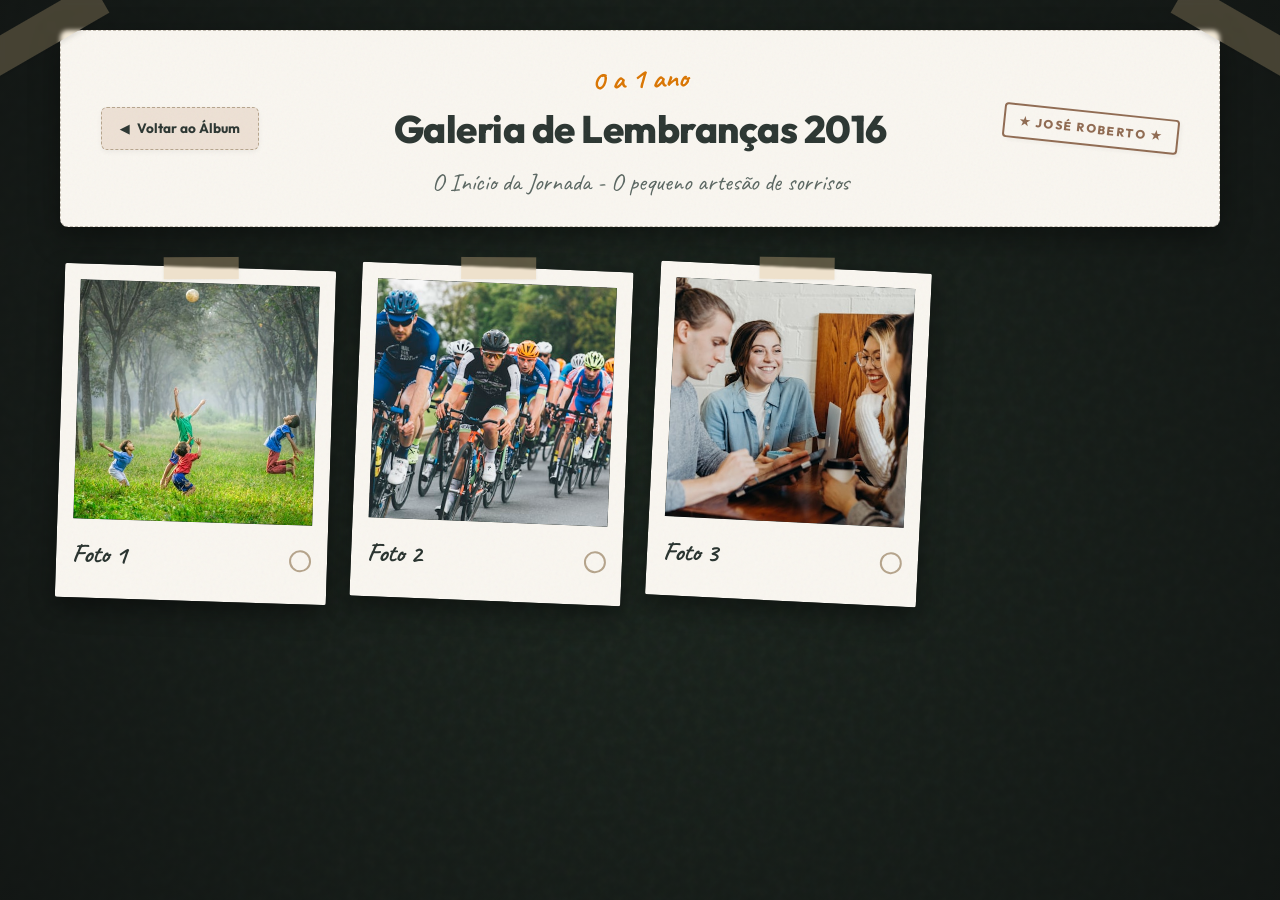
==== commit ffba207d: "Update album content with stories from 2016 to 2026 and restructure layout to 13 pages with mini pol" ====
--- a/gallery.html
+++ b/gallery.html
@@ -122,8 +122,8 @@
             const urlParams = new URLSearchParams(window.location.search);
             const year = parseInt(urlParams.get("year")) || 2016;
             
-            // Valida ano (entre 2016 e 2025)
-            const validYear = Math.max(2016, Math.min(2025, year));
+            // Valida ano (entre 2016 e 2026)
+            const validYear = Math.max(2016, Math.min(2026, year));
             const yearIndex = validYear - 2015; // 2016 -> 1, 2017 -> 2...
 
             // Elementos DOM
@@ -167,7 +167,8 @@
                 2022: { age: "6 a 7 anos", desc: "O Estádio e a Emoção - O amor pelo futebol gigante" },
                 2023: { age: "7 a 8 anos", desc: "Acelerando a Imaginação - Sonhando com o asfalto" },
                 2024: { age: "8 a 9 anos", desc: "O Grande Inventor - Mãos à obra e engenhos de papelão" },
-                2025: { age: "9 a 10 anos", desc: "Celebrando uma Década - Dez anos de aventuras incríveis" }
+                2025: { age: "9 a 10 anos", desc: "Celebrando uma Década - Dez anos de aventuras incríveis" },
+                2026: { age: "10 anos", desc: "O Grande Marco dos 10 anos - Porto Seguro, impressões 3D e novos desafios!" }
             };
 
             const meta = yearMetadata[validYear] || { age: "10 Anos", desc: "Álbum de Aventuras" };
--- a/styles.css
+++ b/styles.css
@@ -436,11 +436,18 @@
 
 .cover-page {
     text-align: center;
-    padding: 40px 30px;
+    padding: 55px 45px;
+}
+
+.page-content {
+    height: 100%;
+    display: flex;
+    flex-direction: column;
+    justify-content: space-between;
 }
 
 .cover-header {
-    margin-bottom: 25px;
+    margin-bottom: 0;
 }
 
 .tagline {
@@ -474,30 +481,110 @@
     font-weight: 600;
 }
 
+/* Elementos de Moldura e Foto da Capa Tradicionais (Mantidos para compatibilidade) */
 .cover-photo-frame {
     position: relative;
-    width: 90%;
-    max-width: 280px;
-    margin: 0 auto;
     background: #fff;
-    padding: 12px 12px 35px;
-    box-shadow: 0 8px 25px rgba(0,0,0,0.15);
-    border-radius: 4px;
-    transform: rotate(-2deg);
-    transition: transform 0.4s ease;
-    z-index: 2;
-}
-
-.cover-photo-frame:hover {
-    transform: rotate(1deg) scale(1.03);
+    transition: transform 0.4s cubic-bezier(0.4, 0, 0.2, 1);
 }
 
 .cover-photo {
     width: 100%;
-    height: 220px;
     object-fit: cover;
     border-radius: 2px;
     border: 1px solid #eee;
+}
+
+/* Novo Container de Jornada da Capa */
+.cover-journey-container {
+    position: relative;
+    width: 100%;
+    height: 600px;
+    margin: 25px auto;
+    z-index: 2;
+}
+
+.cover-journey-line {
+    position: absolute;
+    top: 0;
+    left: 0;
+    width: 100%;
+    height: 100%;
+    z-index: 1;
+    pointer-events: none;
+}
+
+.cover-polaroid-2016 {
+    position: absolute !important;
+    top: 10px;
+    left: 15px;
+    transform: rotate(-6deg);
+    z-index: 2;
+    margin: 0 !important;
+}
+
+.cover-polaroid-2026 {
+    position: absolute !important;
+    bottom: 10px;
+    right: 15px;
+    transform: rotate(5deg);
+    z-index: 2;
+    margin: 0 !important;
+}
+
+.cover-journey-container .cover-photo-frame {
+    width: 258px !important;
+    max-width: 258px !important;
+    padding: 8px 8px 30px !important;
+    box-shadow: 0 6px 15px rgba(0,0,0,0.1), 0 12px 30px rgba(0,0,0,0.18) !important;
+    border-radius: 4px !important;
+}
+
+.cover-journey-container .cover-photo-frame:hover {
+    transform: scale(1.05) rotate(0deg) !important;
+    z-index: 10 !important;
+}
+
+.cover-journey-container .cover-photo {
+    width: 100% !important;
+    height: 174px !important;
+}
+
+.journey-sticker {
+    position: absolute !important;
+    z-index: 5;
+    width: 46px !important;
+    height: 46px !important;
+    font-size: 1.7rem !important;
+    border-width: 1.5px !important;
+    margin: 0 !important;
+    cursor: pointer;
+    box-shadow: 0 4px 8px rgba(0,0,0,0.1) !important;
+}
+
+/* Distribuição harmônica ao longo da curva viewBox 0 0 704 600 */
+.sticker-soccer {
+    left: 377px;
+    top: 159px;
+    transform: rotate(-12deg);
+}
+
+.sticker-handcraft {
+    left: 328px;
+    top: 277px;
+    transform: rotate(8deg);
+}
+
+.sticker-horse {
+    left: 277px;
+    top: 395px;
+    transform: rotate(-10deg);
+}
+
+.sticker-bike {
+    left: 377px;
+    top: 410px;
+    transform: rotate(15deg);
 }
 
 .cover-footer {
@@ -534,6 +621,7 @@
     border-bottom: 2px dashed var(--border-dashed);
     padding-bottom: 6px;
     margin-bottom: 20px;
+    position: relative;
     z-index: 2;
 }
 
@@ -569,6 +657,7 @@
     gap: 20px;
     flex-grow: 1;
     justify-content: space-between;
+    position: relative;
     z-index: 2;
 }
 
@@ -908,7 +997,7 @@
 }
 
 .qr-code-placeholder {
-    display: flex;
+    display: none; /* Oculta na tela por padrão */
     align-items: center;
     gap: 15px;
     border-top: 1px dashed var(--border-dashed);
@@ -917,23 +1006,21 @@
 }
 
 .qr-box {
-    width: 45px;
-    height: 45px;
-    border: 1px solid #ccc;
-    background: #f0f0f0;
+    width: 60px;
+    height: 60px;
+    border: 1px solid #ddd;
+    background: #fff;
     display: flex;
     align-items: center;
     justify-content: center;
     border-radius: 4px;
-}
-
-.qr-mock {
-    font-size: 0.4rem;
-    font-weight: 800;
-    text-align: center;
-    color: #333;
-    line-height: 1.1;
-    text-transform: uppercase;
+    padding: 3px;
+}
+
+.qr-code-img {
+    width: 100%;
+    height: 100%;
+    object-fit: contain;
 }
 
 .qr-caption {
@@ -999,11 +1086,11 @@
         width: 210mm !important;
         height: 297mm !important;
         overflow: visible !important;
-        background-color: #fff !important;
+        background-color: var(--bg-paper) !important;
     }
 
     body {
-        background: #fff !important;
+        background: var(--bg-paper) !important;
         color: #000 !important;
         -webkit-print-color-adjust: exact;
         print-color-adjust: exact;
@@ -1021,7 +1108,7 @@
         height: auto !important;
         width: auto !important;
         overflow: visible !important;
-        background: #fff !important;
+        background: var(--bg-paper) !important;
     }
 
     .pdf-viewer {
@@ -1030,7 +1117,7 @@
         width: auto !important;
         overflow: visible !important;
         padding: 0 !important;
-        background: #fff !important;
+        background: var(--bg-paper) !important;
     }
 
     .album-container {
@@ -1045,7 +1132,7 @@
     /* Wrapper na impressão: Preenche a largura útil e limita a altura de forma segura para evitar transbordo */
     .page-wrapper {
         width: 100% !important;
-        height: 275mm !important; /* Altura segura que cabe no A4 com margens padrão ou sem margens */
+        height: 290mm !important; /* Altura que cabe no A4 com margens reduzidas */
         margin: 0 !important;
         padding: 0 !important;
         display: block !important;
@@ -1060,10 +1147,10 @@
     .album-page {
         font-size: 1rem !important;
         width: 100% !important;
-        height: 100% !important; /* Herda a altura de 275mm do wrapper */
+        height: 100% !important; /* Herda a altura de 290mm do wrapper */
         transform: none !important; /* Sem escala CSS */
         margin: 0 !important;
-        padding: 20mm 15mm !important; /* Margem interna de segurança física contra cortes */
+        padding: 15mm 15mm !important; /* Margem interna de segurança física contra cortes */
         border-radius: 0 !important;
         box-shadow: none !important;
         position: relative !important;
@@ -1079,10 +1166,10 @@
 
     /* Linhas pontilhadas internas na impressão retrato */
     .album-page::after {
-        top: 15mm !important;
+        top: 10mm !important;
         left: 10mm !important;
         right: 10mm !important;
-        bottom: 15mm !important;
+        bottom: 10mm !important;
         border: 1px dashed var(--border-dashed) !important;
     }
     
@@ -1160,20 +1247,88 @@
         font-size: 18pt !important;
     }
 
-    .cover-photo-frame {
+    /* Ajustes específicos para a jornada de fotos da capa na impressão */
+    .cover-journey-container {
+        height: 150mm !important;
+        margin: 5mm auto !important;
+    }
+
+    .cover-polaroid-2016 {
+        position: absolute !important;
+        top: 2mm !important;
+        left: 2mm !important;
+        transform: rotate(-6deg) !important;
+    }
+
+    .cover-polaroid-2026 {
+        position: absolute !important;
+        bottom: 2mm !important;
+        right: 2mm !important;
+        transform: rotate(5deg) !important;
+    }
+
+    .cover-journey-container .cover-photo-frame {
+        width: 60mm !important;
+        max-width: 60mm !important;
+        padding: 2mm 2mm 8mm !important;
+    }
+
+    .cover-journey-container .cover-photo {
+        width: 100% !important;
+        height: 40mm !important;
+    }
+
+    .cover-photo-frame:not(.cover-journey-container .cover-photo-frame) {
         max-width: 220px !important;
         padding: 8px 8px 24px !important;
         transform: rotate(-2deg) !important;
     }
 
-    .cover-photo {
+    .cover-photo:not(.cover-journey-container .cover-photo) {
         height: 170px !important;
     }
 
     .media-frame {
         max-width: 220px !important;
-        padding: 8px 8px 20px !important;
+        padding: 8px 8px 24px !important;
         transform: rotate(2deg) !important;
+    }
+
+    .gallery-btn {
+        display: flex !important;
+        flex-direction: column !important;
+        align-items: center !important;
+        background-color: #faf6f0 !important;
+        border: 1.5px dashed #b5a48c !important;
+        padding: 6px 12px 10px !important;
+        border-radius: 12px !important;
+        color: #2b3531 !important;
+        text-align: center !important;
+        width: 140px !important;
+        margin: 5px auto 0 !important;
+        box-shadow: none !important;
+        text-decoration: none !important;
+        font-size: 8pt !important;
+        page-break-inside: avoid !important;
+        break-inside: avoid !important;
+    }
+
+    .qr-btn-code {
+        display: block !important;
+        margin-top: 6px !important;
+        width: 75px !important;
+        height: 75px !important;
+        border: 1px solid #e0d5c1 !important;
+        background: #fff !important;
+        padding: 3px !important;
+        border-radius: 6px !important;
+        box-sizing: border-box !important;
+    }
+
+    .qr-btn-code img {
+        width: 100% !important;
+        height: 100% !important;
+        object-fit: contain !important;
     }
 
     .story-photo {
@@ -1973,3 +2128,140 @@
     }
 }
 
+/* ==========================================================================
+   ESTILOS DE GRADE DE MINI POLAROIDS (COLLAGE STYLE)
+   ========================================================================== */
+
+.story-media-grid {
+    display: flex;
+    flex-wrap: wrap;
+    gap: 15px;
+    justify-content: center;
+    align-items: center;
+    width: 100%;
+    margin-top: 15px;
+}
+
+.polaroid-small {
+    position: relative;
+    background: #fff;
+    padding: 6px 6px 20px 6px !important;
+    box-shadow: 0 4px 6px rgba(0,0,0,0.05), 0 8px 15px rgba(0,0,0,0.1);
+    border-radius: 1px;
+    width: 110px;
+    flex-shrink: 0;
+    transition: transform 0.2s cubic-bezier(0.4, 0, 0.2, 1), box-shadow 0.2s ease;
+    cursor: pointer;
+    z-index: 10;
+}
+
+.polaroid-small img {
+    width: 100%;
+    height: 75px !important;
+    object-fit: cover;
+    border-radius: 1px;
+    border: 1px solid rgba(0, 0, 0, 0.05);
+}
+
+.polaroid-small .polaroid-caption {
+    font-family: var(--font-handwritten);
+    font-size: 0.9rem !important;
+    font-weight: bold;
+    color: #2b3531;
+    text-align: center;
+    position: absolute;
+    bottom: 3px;
+    left: 4px;
+    right: 4px;
+    white-space: nowrap;
+    overflow: hidden;
+    text-overflow: ellipsis;
+    line-height: 1;
+    margin: 0 !important;
+    padding: 0 !important;
+}
+
+.polaroid-small .tape {
+    position: absolute;
+    width: 45px;
+    height: 12px;
+    background-color: var(--tape-color);
+    top: -6px;
+    left: 50%;
+    transform: translateX(-50%) rotate(-3deg);
+    z-index: 15;
+    box-shadow: 0 1px 2px rgba(0,0,0,0.05);
+    backdrop-filter: blur(1px);
+}
+
+/* Rotações dinâmicas sorteadas para simular colagem manual no álbum */
+.polaroid-small:nth-child(even) {
+    transform: rotate(2.5deg);
+}
+
+.polaroid-small:nth-child(odd) {
+    transform: rotate(-3deg);
+}
+
+.polaroid-small:nth-child(3n) {
+    transform: rotate(1.5deg);
+}
+
+.polaroid-small:nth-child(4n) {
+    transform: rotate(-2deg);
+}
+
+.polaroid-small:hover {
+    transform: scale(1.15) rotate(0deg) !important;
+    box-shadow: 0 8px 16px rgba(0,0,0,0.1), 0 15px 30px rgba(0,0,0,0.25);
+    z-index: 50;
+}
+
+/* Garante que os estilos do small polaroid e fitas fiquem bonitos e não quebrem na impressão */
+@media print {
+    .story-media-grid {
+        display: flex !important;
+        flex-wrap: wrap !important;
+        justify-content: center !important;
+        gap: 12px !important;
+        margin-top: 10px !important;
+        break-inside: avoid !important;
+    }
+    
+    .polaroid-small {
+        background: #fff !important;
+        box-shadow: 0 2px 5px rgba(0,0,0,0.15) !important;
+        transform: rotate(1.5deg) !important; /* Rotação fixa suave na impressão */
+        width: 100px !important; /* Tamanho reduzido para garantir que caiba perfeitamente no A4 físico */
+        padding: 5px 5px 16px 5px !important;
+        break-inside: avoid !important;
+        -webkit-print-color-adjust: exact;
+        print-color-adjust: exact;
+    }
+    
+    .polaroid-small:nth-child(even) {
+        transform: rotate(1.5deg) !important;
+    }
+    
+    .polaroid-small:nth-child(odd) {
+        transform: rotate(-1.5deg) !important;
+    }
+
+    .polaroid-small img {
+        height: 65px !important;
+        object-fit: cover !important;
+    }
+
+    .polaroid-small .polaroid-caption {
+        font-size: 8pt !important;
+        bottom: 2px !important;
+    }
+
+    .polaroid-small .tape {
+        background-color: rgba(220, 190, 140, 0.6) !important;
+        -webkit-print-color-adjust: exact;
+        print-color-adjust: exact;
+    }
+}
+
+
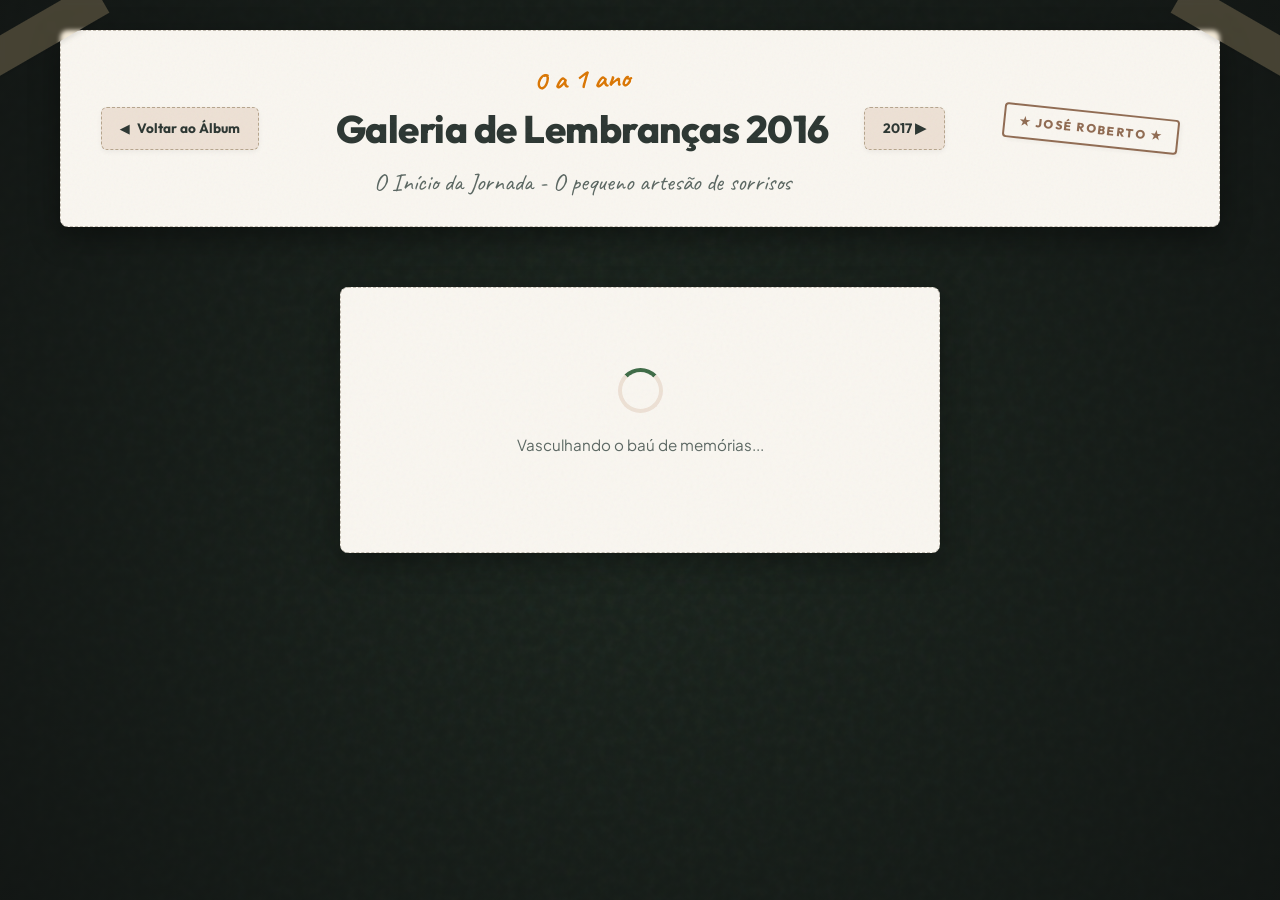
==== commit e003e371: "feat: adiciona suporte a HEIC/MOV, videos comprimidos, galeria melhorada e fotos de todos os anos" ====
--- a/gallery.html
+++ b/gallery.html
@@ -10,7 +10,7 @@
     <link rel="preconnect" href="https://fonts.gstatic.com" crossorigin>
     <link href="https://fonts.googleapis.com/css2?family=Caveat:wght@400..700&family=Outfit:wght@300;400;600;800&family=Plus+Jakarta+Sans:ital,wght@0,300;0,400;0,600;1,400&display=swap" rel="stylesheet">
     
-    <link rel="stylesheet" href="styles.css">
+    <link rel="stylesheet" href="styles.css?v=1.2">
 </head>
 <body class="gallery-page-body">
 
@@ -29,10 +29,14 @@
             </div>
             
             <div class="gallery-header-center">
-                <div class="gallery-title-box">
-                    <span class="gallery-vintage-tag" id="ageBadge">0 a 0 anos</span>
-                    <h1 class="gallery-main-title">Galeria de Lembranças <span id="galleryYear">2016</span></h1>
-                    <p class="gallery-subtitle" id="gallerySubtitle">Lembranças incríveis deste ano especial</p>
+                <div class="gallery-title-container">
+                    <a href="#" id="prevYearLink" class="gallery-nav-btn prev-btn">◀ 0000</a>
+                    <div class="gallery-title-box">
+                        <span class="gallery-vintage-tag" id="ageBadge">0 a 0 anos</span>
+                        <h1 class="gallery-main-title">Galeria de Lembranças <span id="galleryYear">2016</span></h1>
+                        <p class="gallery-subtitle" id="gallerySubtitle">Lembranças incríveis deste ano especial</p>
+                    </div>
+                    <a href="#" id="nextYearLink" class="gallery-nav-btn next-btn">0000 ▶</a>
                 </div>
             </div>
             
@@ -100,7 +104,8 @@
         <div class="lightbox-content">
             <div class="lightbox-polaroid">
                 <div class="lightbox-image-container">
-                    <img id="lightboxImg" src="" alt="Imagem Ampliada">
+                    <img id="lightboxImg" src="" alt="Imagem Ampliada" style="display: block;">
+                    <video id="lightboxVideo" src="" controls style="display: none; width: 100%; max-height: 70vh; border-radius: 2px;"></video>
                 </div>
                 <div class="lightbox-footer">
                     <span class="lightbox-caption" id="lightboxCaption">Foto 1</span>
@@ -116,6 +121,7 @@
     </div>
 
     <!-- Scripts de Lógica da Galeria -->
+    <script src="https://cdn.jsdelivr.net/npm/heic2any@0.0.4/dist/heic2any.min.js"></script>
     <script>
         document.addEventListener("DOMContentLoaded", () => {
             // 1. Extrai o ano dos parâmetros da URL
@@ -135,6 +141,8 @@
             const galleryLoadingEl = document.getElementById("galleryLoading");
             const galleryEmptyEl = document.getElementById("galleryEmpty");
             const galleryGridEl = document.getElementById("galleryGrid");
+            const prevYearLinkEl = document.getElementById("prevYearLink");
+            const nextYearLinkEl = document.getElementById("nextYearLink");
             
             const actionBarEl = document.getElementById("actionBar");
             const selectedCountEl = document.getElementById("selectedCount");
@@ -143,6 +151,7 @@
 
             const lightboxEl = document.getElementById("lightbox");
             const lightboxImgEl = document.getElementById("lightboxImg");
+            const lightboxVideoEl = document.getElementById("lightboxVideo");
             const lightboxCaptionEl = document.getElementById("lightboxCaption");
             const lightboxCounterEl = document.getElementById("lightboxCounter");
             const lightboxSelectBtn = document.getElementById("lightboxSelectBtn");
@@ -155,6 +164,23 @@
             galleryYearEl.textContent = validYear;
             backLinkEl.href = `index.html#wrapper-page-year-${yearIndex}`;
             folderPathDisplayEl.textContent = `photos/${validYear}/`;
+
+            // Configurar botões de navegação de ano (anterior / seguinte)
+            if (validYear > 2016) {
+                prevYearLinkEl.href = `gallery.html?year=${validYear - 1}`;
+                prevYearLinkEl.textContent = `◀ ${validYear - 1}`;
+                prevYearLinkEl.style.display = "inline-flex";
+            } else {
+                prevYearLinkEl.style.display = "none";
+            }
+
+            if (validYear < 2026) {
+                nextYearLinkEl.href = `gallery.html?year=${validYear + 1}`;
+                nextYearLinkEl.textContent = `${validYear + 1} ▶`;
+                nextYearLinkEl.style.display = "inline-flex";
+            } else {
+                nextYearLinkEl.style.display = "none";
+            }
 
             // Mapeamento de idades e histórias da capa
             const yearMetadata = {
@@ -184,48 +210,112 @@
             let activeLightboxIndex = 0;
 
             // ==========================================================================
-            // 2. SISTEMA DE VERIFICAÇÃO DE IMAGEM DYNAMIC (CLIENT-SIDE ERROR HANDLERS)
-            // ==========================================================================
-            
-            function checkImageExists(url) {
+            // 2. SISTEMA DE VERIFICAÇÃO DE ARQUIVOS DYNAMIC (CLIENT-SIDE ERROR HANDLERS)
+            // ==========================================================================
+            
+            function checkFileExists(url, isVideo = false) {
+                if (window.location.protocol.startsWith('http')) {
+                    return fetch(url, { method: 'HEAD' })
+                        .then(res => {
+                            if (res.ok) return true;
+                            if (res.status === 405 || res.status === 501) {
+                                return checkFileExistsFallback(url, isVideo);
+                            }
+                            return false;
+                        })
+                        .catch(() => checkFileExistsFallback(url, isVideo));
+                }
+                return checkFileExistsFallback(url, isVideo);
+            }
+
+            function checkFileExistsFallback(url, isVideo) {
                 return new Promise((resolve) => {
-                    const img = new Image();
-                    img.onload = () => resolve(true);
-                    img.onerror = () => resolve(false);
+                    if (isVideo) {
+                        const video = document.createElement('video');
+                        video.onloadedmetadata = () => resolve(true);
+                        video.onerror = () => resolve(false);
+                        video.src = url;
+                    } else {
+                        const img = new Image();
+                        img.onload = () => resolve(true);
+                        img.onerror = () => resolve(false);
+                        img.src = url;
+                    }
+                });
+            }
+
+            async function handleHeicImage(img, url) {
+                if (typeof heic2any === 'undefined') {
+                    console.warn("heic2any library is not loaded. HEIC image might not render on some browsers.");
                     img.src = url;
-                });
+                    return;
+                }
+                try {
+                    img.style.opacity = "0.5";
+                    const response = await fetch(url);
+                    const blob = await response.blob();
+                    const conversionResult = await heic2any({
+                        blob: blob,
+                        toType: "image/jpeg",
+                        quality: 0.7
+                    });
+                    const blobUrl = URL.createObjectURL(conversionResult);
+                    img.src = blobUrl;
+                    img.style.opacity = "1";
+                } catch (e) {
+                    console.error("HEIC conversion failed:", e);
+                    img.src = url;
+                    img.style.opacity = "1";
+                }
             }
 
             async function scanAndLoadPhotos() {
-                const extensions = ["jpg", "jpeg", "png", "webp", "JPG", "JPEG", "PNG", "WEBP"];
+                const imgExtensions = ["jpg", "jpeg", "png", "webp", "JPG", "JPEG", "PNG", "WEBP", "heic", "HEIC"];
+                const videoExtensions = ["mp4", "webm", "mov", "MP4", "WEBM", "MOV"];
+                const allExtensions = [...videoExtensions, ...imgExtensions];
                 let index = 1;
                 let foundAny = false;
-                
-                // Procuramos até 60 fotos (um limite seguro)
-                while (index <= 60) {
+                let consecutiveMisses = 0;
+                
+                // Procuramos até 60 fotos/vídeos (um limite seguro)
+                while (index <= 60 && consecutiveMisses < 15) {
                     let foundForIndex = false;
                     let matchedUrl = "";
                     
-                    // Testa cada extensão sequencialmente
-                    for (const ext of extensions) {
+                    // Testa todas as extensões em paralelo para o índice atual
+                    const promises = allExtensions.map(async (ext) => {
                         const testUrl = `photos/${validYear}/${index}.${ext}`;
-                        const exists = await checkImageExists(testUrl);
-                        if (exists) {
-                            matchedUrl = testUrl;
+                        const isVideo = videoExtensions.includes(ext);
+                        const exists = await checkFileExists(testUrl, isVideo);
+                        return { ext, exists, url: testUrl };
+                    });
+                    
+                    const results = await Promise.all(promises);
+                    
+                    // Prioridade 1: Vídeos
+                    const matchedVideo = results.find(r => videoExtensions.includes(r.ext) && r.exists);
+                    if (matchedVideo) {
+                        matchedUrl = matchedVideo.url;
+                        foundForIndex = true;
+                    } else {
+                        // Prioridade 2: Imagens
+                        const matchedImg = results.find(r => imgExtensions.includes(r.ext) && r.exists);
+                        if (matchedImg) {
+                            matchedUrl = matchedImg.url;
                             foundForIndex = true;
-                            break;
                         }
                     }
                     
                     if (!foundForIndex) {
-                        // Não há mais fotos sequenciais para este ano, encerra a busca
-                        break;
+                        consecutiveMisses++;
+                    } else {
+                        consecutiveMisses = 0;
+                        // Armazena a imagem/vídeo encontrada
+                        loadedImages.push(matchedUrl);
+                        addPhotoToGrid(matchedUrl, index);
+                        foundAny = true;
                     }
                     
-                    // Armazena a imagem encontrada
-                    loadedImages.push(matchedUrl);
-                    addPhotoToGrid(matchedUrl, index);
-                    foundAny = true;
                     index++;
                 }
 
@@ -247,6 +337,7 @@
             function addPhotoToGrid(url, index) {
                 const filename = url.substring(url.lastIndexOf("/") + 1);
                 const isSelected = selectedPhotos.includes(filename);
+                const isVideo = url.match(/\.(mp4|webm|mov)$/i);
                 
                 // Sorteia uma leve rotação para dar um clima real de Scrapbook/Mural
                 const rotation = (Math.random() * 6 - 3).toFixed(1);
@@ -257,10 +348,21 @@
                 card.setAttribute("data-filename", filename);
                 card.setAttribute("data-index", index - 1);
                 
+                let mediaHtml = '';
+                const isHeic = url.match(/\.heic$/i);
+                if (isVideo) {
+                    mediaHtml = `
+                        <video src="${url}" class="gallery-video-item" muted playsinline loop></video>
+                        <div class="gallery-video-badge">▶</div>
+                    `;
+                } else {
+                    mediaHtml = `<img src="${isHeic ? '' : url}" alt="Foto ${index}" loading="lazy" class="gallery-img-element">`;
+                }
+
                 card.innerHTML = `
                     <div class="gallery-tape"></div>
                     <div class="gallery-photo-container">
-                        <img src="${url}" alt="Foto ${index}" loading="lazy">
+                        ${mediaHtml}
                         <div class="gallery-select-badge">❤️</div>
                     </div>
                     <div class="gallery-polaroid-footer">
@@ -270,6 +372,25 @@
                         </div>
                     </div>
                 `;
+
+                if (!isVideo && isHeic) {
+                    const imgEl = card.querySelector(".gallery-img-element");
+                    if (imgEl) {
+                        handleHeicImage(imgEl, url);
+                    }
+                }
+
+                // Adiciona hover play/pause preview para vídeos
+                if (isVideo) {
+                    const videoEl = card.querySelector("video");
+                    card.addEventListener("mouseenter", () => {
+                        videoEl.play().catch(() => {});
+                    });
+                    card.addEventListener("mouseleave", () => {
+                        videoEl.pause();
+                        videoEl.currentTime = 0;
+                    });
+                }
 
                 // Evento 1: Clique na foto ou caption (abre Lightbox)
                 const imgContainer = card.querySelector(".gallery-photo-container");
@@ -401,6 +522,8 @@
             function closeLightbox() {
                 lightboxEl.classList.remove("active");
                 document.body.style.overflow = ""; // Reativa scroll
+                lightboxVideoEl.pause();
+                lightboxVideoEl.src = "";
             }
 
             function updateLightboxContent() {
@@ -408,11 +531,27 @@
                 if (!imgUrl) return;
                 
                 const filename = imgUrl.substring(imgUrl.lastIndexOf("/") + 1);
-                
-                lightboxImgEl.src = imgUrl;
-                lightboxCaptionEl.textContent = `Foto ${activeLightboxIndex + 1} (${filename})`;
+                const isVideo = imgUrl.match(/\.(mp4|webm|mov)$/i);
+
+                if (isVideo) {
+                    lightboxImgEl.style.display = "none";
+                    lightboxVideoEl.src = imgUrl;
+                    lightboxVideoEl.style.display = "block";
+                    lightboxVideoEl.play().catch(() => {});
+                    lightboxCaptionEl.textContent = `Vídeo ${activeLightboxIndex + 1} (${filename})`;
+                } else {
+                    lightboxVideoEl.style.display = "none";
+                    lightboxVideoEl.src = "";
+                    if (imgUrl.match(/\.heic$/i)) {
+                        handleHeicImage(lightboxImgEl, imgUrl);
+                    } else {
+                        lightboxImgEl.src = imgUrl;
+                    }
+                    lightboxImgEl.style.display = "block";
+                    lightboxCaptionEl.textContent = `Foto ${activeLightboxIndex + 1} (${filename})`;
+                }
+                
                 lightboxCounterEl.textContent = `${activeLightboxIndex + 1} de ${loadedImages.length}`;
-                
                 updateLightboxSelectButtonState();
             }
 
@@ -481,5 +620,7 @@
             scanAndLoadPhotos();
         });
     </script>
+    <!-- Script de recarregamento automático ao atualizar código -->
+    <script src="live-reload.js"></script>
 </body>
 </html>
--- a/styles.css
+++ b/styles.css
@@ -516,25 +516,25 @@
 
 .cover-polaroid-2016 {
     position: absolute !important;
-    top: 10px;
-    left: 15px;
-    transform: rotate(-6deg);
+    top: -25px;
+    left: 10px;
+    transform: rotate(-4deg);
     z-index: 2;
     margin: 0 !important;
 }
 
 .cover-polaroid-2026 {
     position: absolute !important;
-    bottom: 10px;
-    right: 15px;
-    transform: rotate(5deg);
+    bottom: -25px;
+    right: 10px;
+    transform: rotate(4deg);
     z-index: 2;
     margin: 0 !important;
 }
 
 .cover-journey-container .cover-photo-frame {
-    width: 258px !important;
-    max-width: 258px !important;
+    width: 288px !important;
+    max-width: 288px !important;
     padding: 8px 8px 30px !important;
     box-shadow: 0 6px 15px rgba(0,0,0,0.1), 0 12px 30px rgba(0,0,0,0.18) !important;
     border-radius: 4px !important;
@@ -547,12 +547,12 @@
 
 .cover-journey-container .cover-photo {
     width: 100% !important;
-    height: 174px !important;
+    height: 363px !important;
 }
 
 .journey-sticker {
     position: absolute !important;
-    z-index: 5;
+    z-index: 15;
     width: 46px !important;
     height: 46px !important;
     font-size: 1.7rem !important;
@@ -564,26 +564,26 @@
 
 /* Distribuição harmônica ao longo da curva viewBox 0 0 704 600 */
 .sticker-soccer {
-    left: 377px;
-    top: 159px;
+    left: 330px;
+    top: 114px;
     transform: rotate(-12deg);
 }
 
 .sticker-handcraft {
-    left: 328px;
-    top: 277px;
+    left: 343px;
+    top: 215px;
     transform: rotate(8deg);
 }
 
 .sticker-horse {
-    left: 277px;
-    top: 395px;
+    left: 311px;
+    top: 353px;
     transform: rotate(-10deg);
 }
 
 .sticker-bike {
-    left: 377px;
-    top: 410px;
+    left: 324px;
+    top: 444px;
     transform: rotate(15deg);
 }
 
@@ -694,6 +694,8 @@
     display: flex;
     justify-content: center;
     align-items: center;
+    position: relative;
+    width: 100%;
 }
 
 /* Moldura Polaroid para Fotos/Vídeos (Estilo Collage Scrapbook) */
@@ -803,6 +805,13 @@
     height: 100%;
     pointer-events: none;
     z-index: 1;
+    opacity: 0.15; /* Tornar a linha super sutil para não interferir na leitura */
+    transition: opacity 0.3s ease;
+}
+
+.scrapbook-path-svg path {
+    vector-effect: non-scaling-stroke; /* Mantém a espessura da linha constante sem esticar */
+    stroke-width: 1.5px !important;
 }
 
 /* Modal de Vídeo Interativo (Premium) */
@@ -1268,14 +1277,14 @@
     }
 
     .cover-journey-container .cover-photo-frame {
-        width: 60mm !important;
-        max-width: 60mm !important;
+        width: 70mm !important;
+        max-width: 70mm !important;
         padding: 2mm 2mm 8mm !important;
     }
 
     .cover-journey-container .cover-photo {
         width: 100% !important;
-        height: 40mm !important;
+        height: 88mm !important;
     }
 
     .cover-photo-frame:not(.cover-journey-container .cover-photo-frame) {
@@ -1583,8 +1592,8 @@
 /* Grade Grid */
 .gallery-grid {
     display: grid;
-    grid-template-columns: repeat(auto-fill, minmax(230px, 1fr));
-    gap: 35px 25px;
+    grid-template-columns: repeat(auto-fill, minmax(280px, 1fr));
+    gap: 40px 30px;
     width: 100%;
 }
 
@@ -1646,22 +1655,26 @@
 /* Imagem e Badge */
 .gallery-photo-container {
     width: 100%;
-    aspect-ratio: 1 / 1;
-    overflow: hidden;
-    background-color: #2b3531;
     position: relative;
     cursor: zoom-in;
-    box-shadow: inset 0 2px 8px rgba(0, 0, 0, 0.35);
-}
-
-.gallery-photo-container img {
+    background-color: transparent;
+    display: flex;
+    justify-content: center;
+    align-items: center;
+}
+
+.gallery-photo-container img,
+.gallery-photo-container .gallery-video-item {
     width: 100%;
-    height: 100%;
-    object-fit: cover;
+    height: auto !important;
+    max-height: 380px; /* Limite de altura máxima para fotos verticais */
+    object-fit: contain; /* Nunca corta a imagem, exibe por inteiro */
     transition: transform 0.5s cubic-bezier(0.25, 0.8, 0.25, 1);
-}
-
-.gallery-polaroid-card:hover .gallery-photo-container img {
+    border: 1px solid rgba(0, 0, 0, 0.05);
+}
+
+.gallery-polaroid-card:hover .gallery-photo-container img,
+.gallery-polaroid-card:hover .gallery-photo-container .gallery-video-item {
     transform: scale(1.05);
 }
 
@@ -2145,32 +2158,36 @@
 .polaroid-small {
     position: relative;
     background: #fff;
-    padding: 6px 6px 20px 6px !important;
+    padding: 10px 10px 32px 10px !important;
     box-shadow: 0 4px 6px rgba(0,0,0,0.05), 0 8px 15px rgba(0,0,0,0.1);
     border-radius: 1px;
-    width: 110px;
+    width: auto; /* Dinâmico */
     flex-shrink: 0;
     transition: transform 0.2s cubic-bezier(0.4, 0, 0.2, 1), box-shadow 0.2s ease;
     cursor: pointer;
     z-index: 10;
 }
 
-.polaroid-small img {
-    width: 100%;
-    height: 75px !important;
-    object-fit: cover;
+.polaroid-small img,
+.polaroid-small video {
+    width: auto;
+    max-width: 100%;
+    height: auto !important; /* Altura automática para adaptar a moldura ao formato original da foto */
+    object-fit: contain; /* Nunca corta, exibe a foto por completo */
     border-radius: 1px;
     border: 1px solid rgba(0, 0, 0, 0.05);
+    display: block;
+    margin: 0 auto;
 }
 
 .polaroid-small .polaroid-caption {
     font-family: var(--font-handwritten);
-    font-size: 0.9rem !important;
+    font-size: 1.4rem !important;
     font-weight: bold;
     color: #2b3531;
     text-align: center;
     position: absolute;
-    bottom: 3px;
+    bottom: 8px;
     left: 4px;
     right: 4px;
     white-space: nowrap;
@@ -2183,15 +2200,82 @@
 
 .polaroid-small .tape {
     position: absolute;
-    width: 45px;
-    height: 12px;
+    width: 80px;
+    height: 20px;
     background-color: var(--tape-color);
-    top: -6px;
+    top: -10px;
     left: 50%;
     transform: translateX(-50%) rotate(-3deg);
     z-index: 15;
     box-shadow: 0 1px 2px rgba(0,0,0,0.05);
     backdrop-filter: blur(1px);
+    transition: width 0.2s, height 0.2s, top 0.2s;
+}
+
+/* --- Ajuste de Tamanhos Dinâmicos baseados na quantidade de fotos no Grid --- */
+
+/* Páginas com 1 a 3 fotos (Padrão) */
+.story-media-grid.grid-1-3 .polaroid-small {
+    min-width: 180px;
+    max-width: 260px;
+}
+.story-media-grid.grid-1-3 .polaroid-small img,
+.story-media-grid.grid-1-3 .polaroid-small video {
+    max-height: 200px;
+    max-width: 240px;
+}
+
+/* Páginas com 4 a 5 fotos */
+.story-media-grid.grid-4-5 .polaroid-small {
+    min-width: 150px;
+    max-width: 220px;
+}
+.story-media-grid.grid-4-5 .polaroid-small img,
+.story-media-grid.grid-4-5 .polaroid-small video {
+    max-height: 160px; /* Limite de altura adaptado para 4-5 fotos */
+    max-width: 200px;
+}
+
+/* Páginas com 6 ou mais fotos (Evita transbordamento na impressão A4) */
+.story-media-grid.grid-6-plus .polaroid-small {
+    min-width: 120px;
+    max-width: 180px;
+    padding: 8px 8px 24px 8px !important; /* Menos margem vertical no card */
+}
+.story-media-grid.grid-6-plus .polaroid-small img,
+.story-media-grid.grid-6-plus .polaroid-small video {
+    max-height: 125px; /* Altura máxima das fotos ligeiramente maior! */
+    max-width: 164px;
+}
+.story-media-grid.grid-6-plus .polaroid-small .polaroid-caption {
+    font-size: 1.15rem !important; /* Fonte menor */
+    bottom: 6px;
+}
+.story-media-grid.grid-6-plus .polaroid-small .tape {
+    width: 55px;
+    height: 14px;
+    top: -7px;
+}
+
+/* Ajustes para páginas densas (6+ fotos e muito texto) para evitar transbordamento vertical no A4 */
+.story-page-dense .story-grid {
+    gap: 10px !important;
+}
+.story-page-dense .story-text {
+    gap: 6px !important;
+    font-size: 0.85rem !important; /* Reduz levemente o tamanho da fonte */
+}
+.story-page-dense .story-headline {
+    font-size: 1.15rem !important;
+    margin-bottom: 2px !important;
+}
+.story-page-dense .handwritten-note {
+    font-size: 1.35rem !important;
+    margin-top: 4px !important;
+}
+.story-page-dense .story-media-grid {
+    gap: 10px !important;
+    margin-top: 10px !important;
 }
 
 /* Rotações dinâmicas sorteadas para simular colagem manual no álbum */
@@ -2229,11 +2313,9 @@
     }
     
     .polaroid-small {
+        box-shadow: 0 1mm 2mm rgba(0,0,0,0.1) !important;
         background: #fff !important;
-        box-shadow: 0 2px 5px rgba(0,0,0,0.15) !important;
-        transform: rotate(1.5deg) !important; /* Rotação fixa suave na impressão */
-        width: 100px !important; /* Tamanho reduzido para garantir que caiba perfeitamente no A4 físico */
-        padding: 5px 5px 16px 5px !important;
+        transform: rotate(1.5deg) !important;
         break-inside: avoid !important;
         -webkit-print-color-adjust: exact;
         print-color-adjust: exact;
@@ -2247,13 +2329,16 @@
         transform: rotate(-1.5deg) !important;
     }
 
-    .polaroid-small img {
-        height: 65px !important;
-        object-fit: cover !important;
+    .polaroid-small img,
+    .polaroid-small video {
+        height: auto !important;
+        width: auto !important;
+        max-width: 100% !important;
+        object-fit: contain !important;
+        margin: 0 auto !important;
     }
 
     .polaroid-small .polaroid-caption {
-        font-size: 8pt !important;
         bottom: 2px !important;
     }
 
@@ -2262,6 +2347,157 @@
         -webkit-print-color-adjust: exact;
         print-color-adjust: exact;
     }
-}
-
-
+
+    /* Calibração de Tamanhos Físicos das Grades de Polaroid na Impressão */
+    .story-media-grid.grid-1-3 .polaroid-small {
+        width: auto !important;
+        min-width: 44mm !important;
+        max-width: 58mm !important;
+        padding: 2mm 2mm 9mm !important;
+    }
+    .story-media-grid.grid-1-3 .polaroid-small img,
+    .story-media-grid.grid-1-3 .polaroid-small video {
+        max-height: 40mm !important;
+        max-width: 54mm !important;
+    }
+
+    .story-media-grid.grid-4-5 .polaroid-small {
+        width: auto !important;
+        min-width: 36mm !important;
+        max-width: 48mm !important;
+        padding: 1.8mm 1.8mm 8mm !important;
+    }
+    .story-media-grid.grid-4-5 .polaroid-small img,
+    .story-media-grid.grid-4-5 .polaroid-small video {
+        max-height: 32mm !important;
+        max-width: 44mm !important;
+    }
+
+    .story-media-grid.grid-6-plus .polaroid-small {
+        width: auto !important;
+        min-width: 28mm !important;
+        max-width: 40mm !important;
+        padding: 1.5mm 1.5mm 7mm !important;
+    }
+    .story-media-grid.grid-6-plus .polaroid-small img,
+    .story-media-grid.grid-6-plus .polaroid-small video {
+        max-height: 28mm !important;
+        max-width: 37mm !important;
+    }
+    .story-media-grid.grid-6-plus .polaroid-small .polaroid-caption {
+        font-size: 8pt !important;
+        bottom: 1px !important;
+    }
+
+    /* Calibração de layout na impressão para páginas com muito conteúdo */
+    .story-page-dense .story-text {
+        font-size: 8.5pt !important;
+        gap: 4px !important;
+        line-height: 1.35 !important;
+    }
+    .story-page-dense .story-headline {
+        font-size: 11pt !important;
+    }
+    .story-page-dense .handwritten-note {
+        font-size: 12pt !important;
+        margin-top: 4px !important;
+    }
+    .story-page-dense .story-grid {
+        gap: 8px !important;
+    }
+}
+
+/* ==========================================================================
+   NAVEGAÇÃO DE ANOS NA GALERIA (SCRAPBOOK THEME)
+   ========================================================================== */
+
+/* Container do título com botões laterais de ano */
+.gallery-title-container {
+    display: flex;
+    align-items: center;
+    justify-content: center;
+    gap: 35px;
+}
+
+/* Botões de navegação estilizados como Scrapbook */
+.gallery-nav-btn {
+    display: inline-flex;
+    align-items: center;
+    justify-content: center;
+    gap: 8px;
+    padding: 10px 18px;
+    background-color: #ede0d4;
+    border: 1px dashed #b5a48c;
+    border-radius: 6px;
+    color: var(--text-main);
+    font-family: var(--font-title);
+    font-weight: 700;
+    font-size: 0.85rem;
+    text-decoration: none;
+    box-shadow: 0 2px 5px rgba(0,0,0,0.05);
+    transition: all 0.2s cubic-bezier(0.4, 0, 0.2, 1);
+    cursor: pointer;
+    user-select: none;
+}
+
+.gallery-nav-btn:hover {
+    background-color: #e6ccb2;
+    box-shadow: 0 4px 10px rgba(0,0,0,0.1);
+}
+
+.gallery-nav-btn.prev-btn:hover {
+    transform: translateX(-4px);
+}
+
+.gallery-nav-btn.next-btn:hover {
+    transform: translateX(4px);
+}
+
+/* Ajustes de responsividade para celular */
+@media (max-width: 600px) {
+    .gallery-title-container {
+        flex-wrap: wrap;
+        gap: 15px;
+    }
+    
+    .gallery-title-box {
+        order: -1;
+        width: 100%;
+    }
+    
+    .gallery-nav-btn {
+        flex-grow: 1;
+        padding: 8px 14px;
+        font-size: 0.8rem;
+    }
+}
+
+/* Badge de vídeo nas molduras da galeria */
+.gallery-video-badge {
+    position: absolute;
+    top: 50%;
+    left: 50%;
+    transform: translate(-50%, -50%);
+    background: rgba(0, 0, 0, 0.6);
+    color: #fff;
+    width: 48px;
+    height: 48px;
+    border-radius: 50%;
+    display: flex;
+    align-items: center;
+    justify-content: center;
+    font-size: 1.4rem;
+    pointer-events: none;
+    z-index: 10;
+    transition: all 0.2s cubic-bezier(0.4, 0, 0.2, 1);
+    border: 2px solid #fff;
+    box-shadow: 0 4px 10px rgba(0,0,0,0.3);
+}
+
+.gallery-polaroid-card:hover .gallery-video-badge {
+    background-color: var(--accent-orange);
+    transform: translate(-50%, -50%) scale(1.15);
+}
+
+
+
